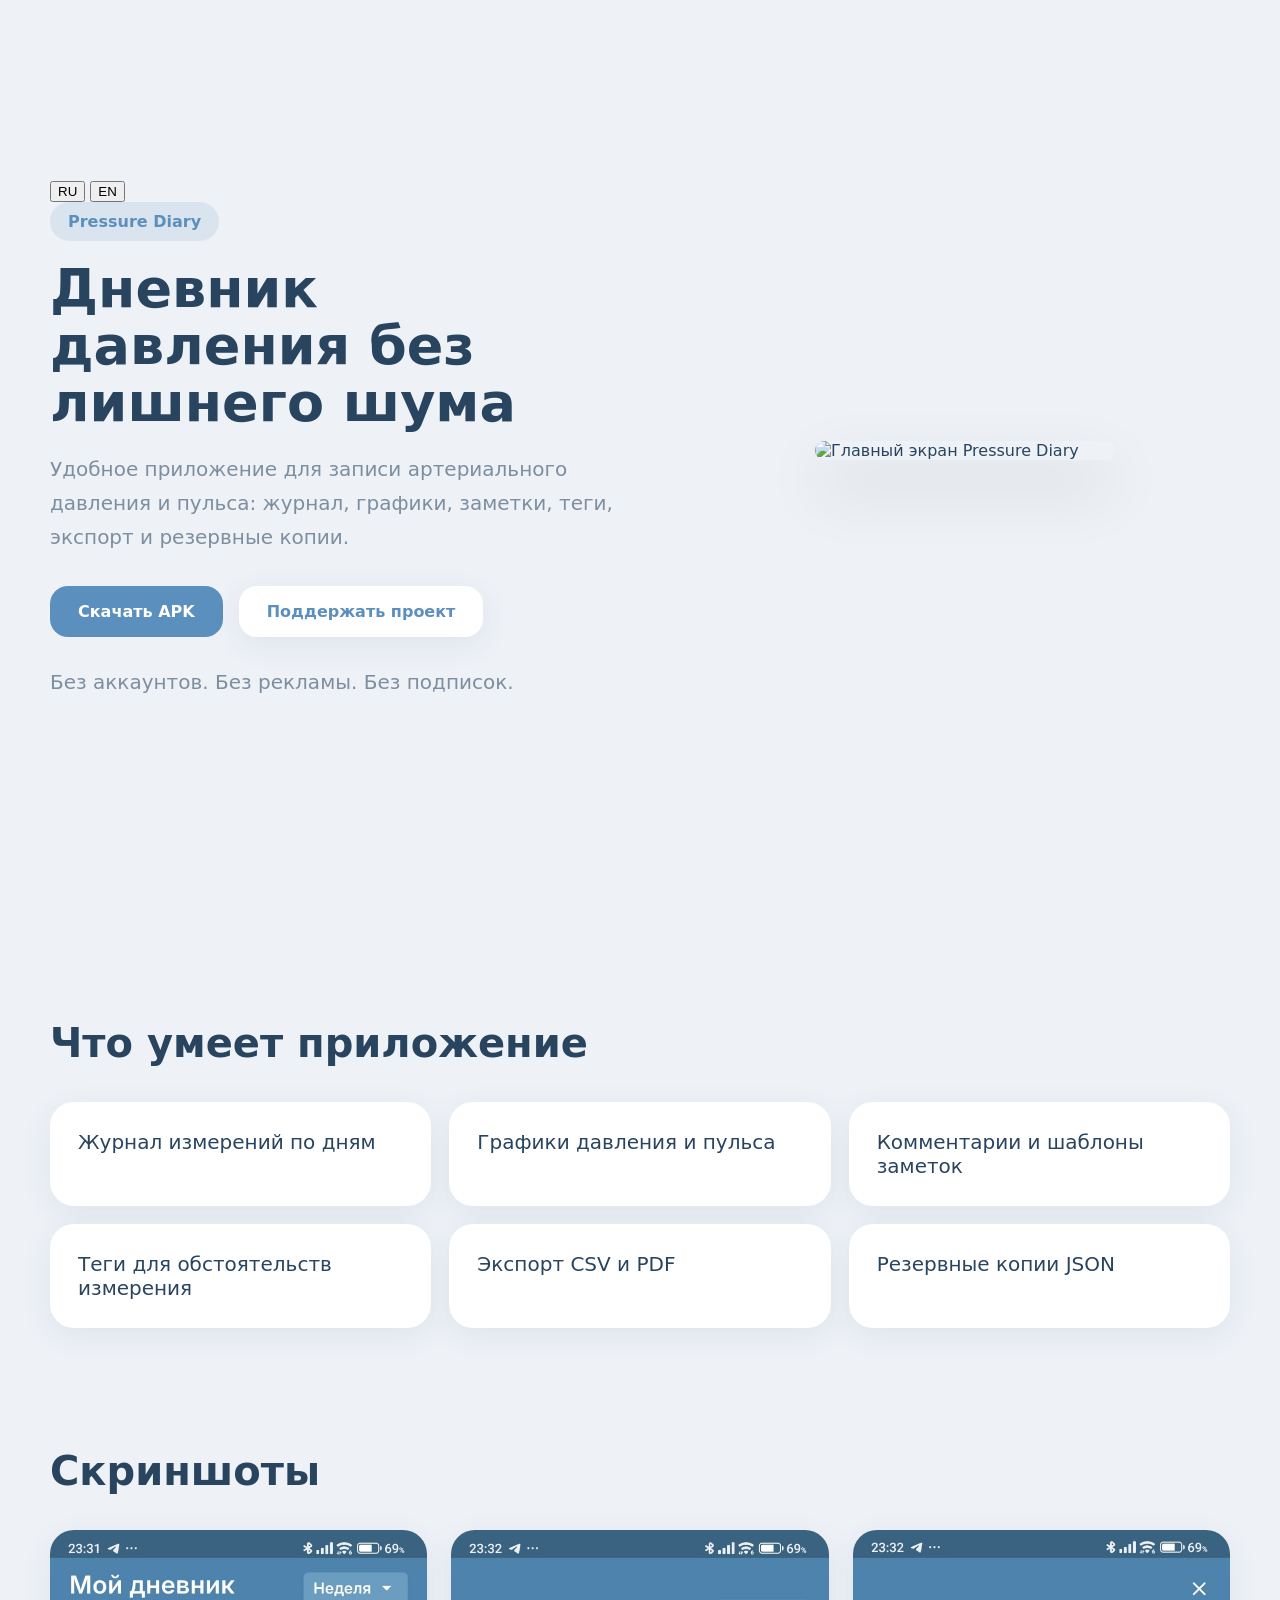
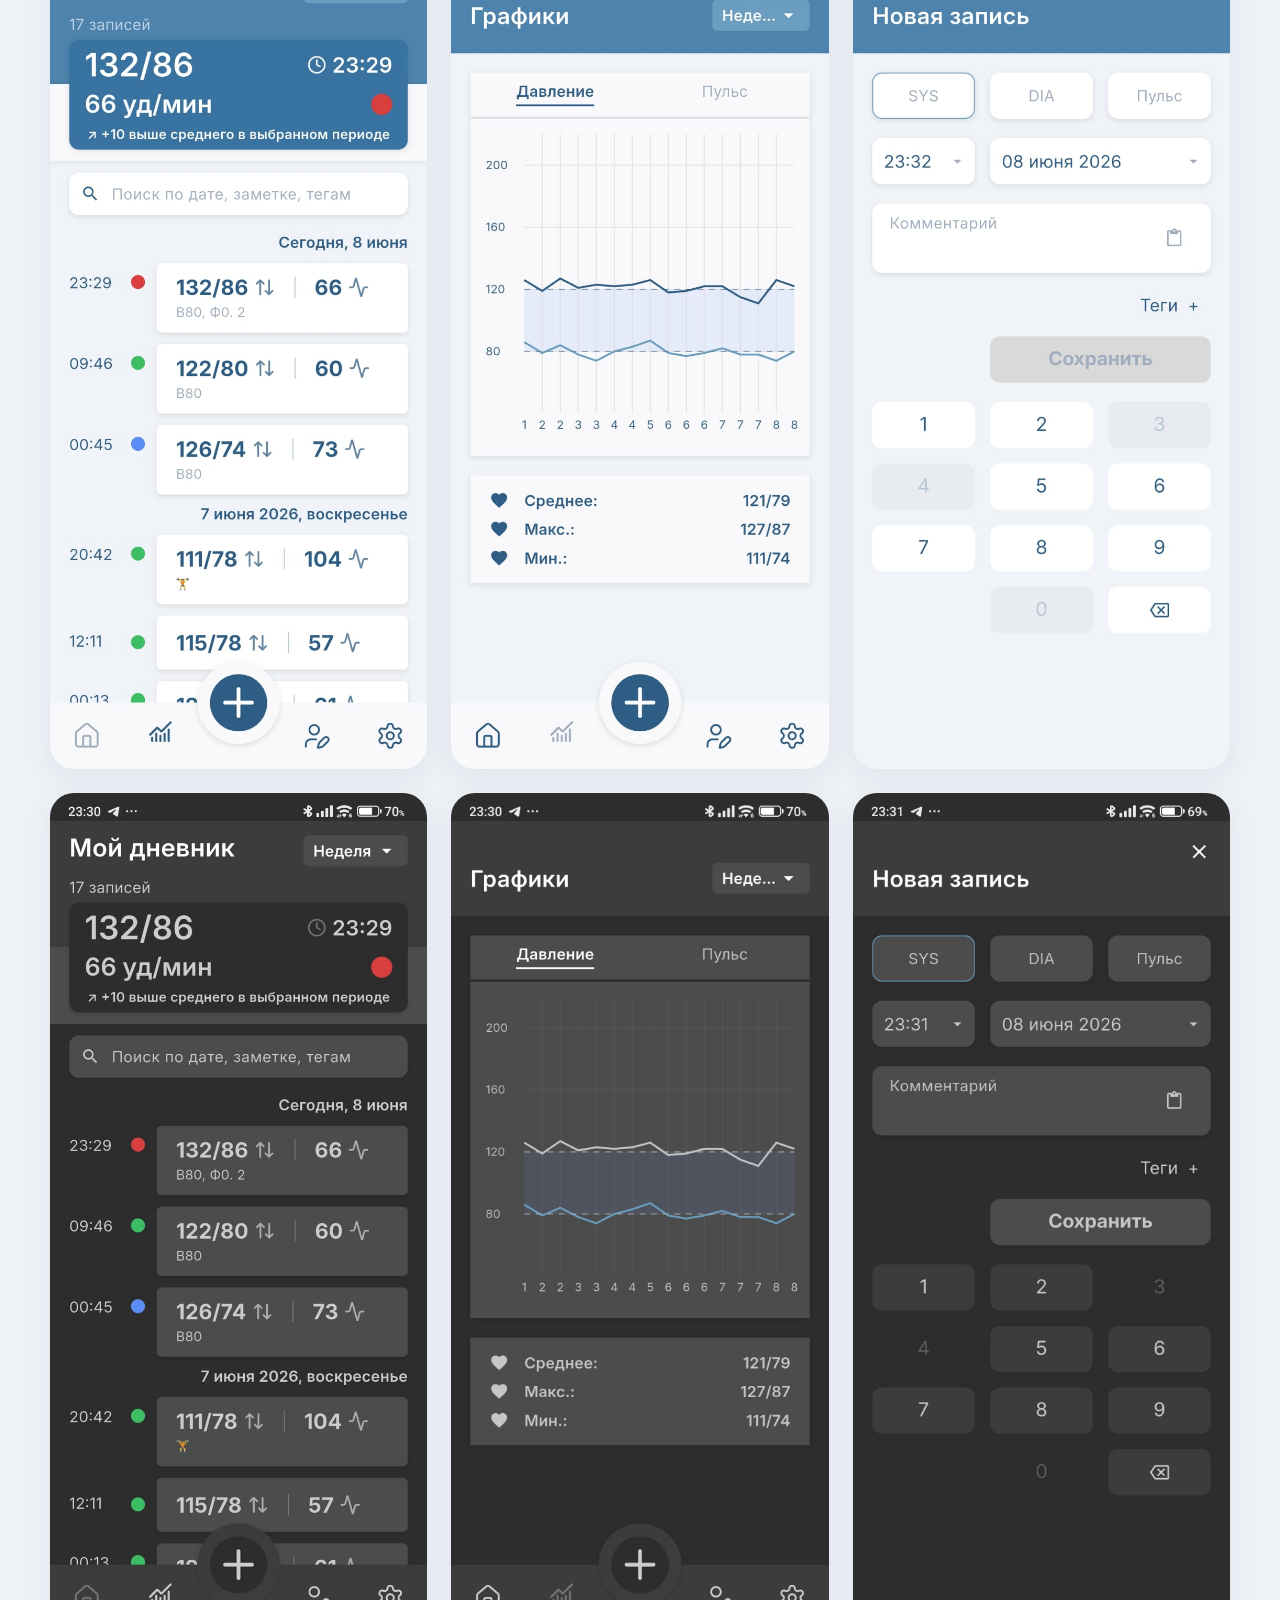
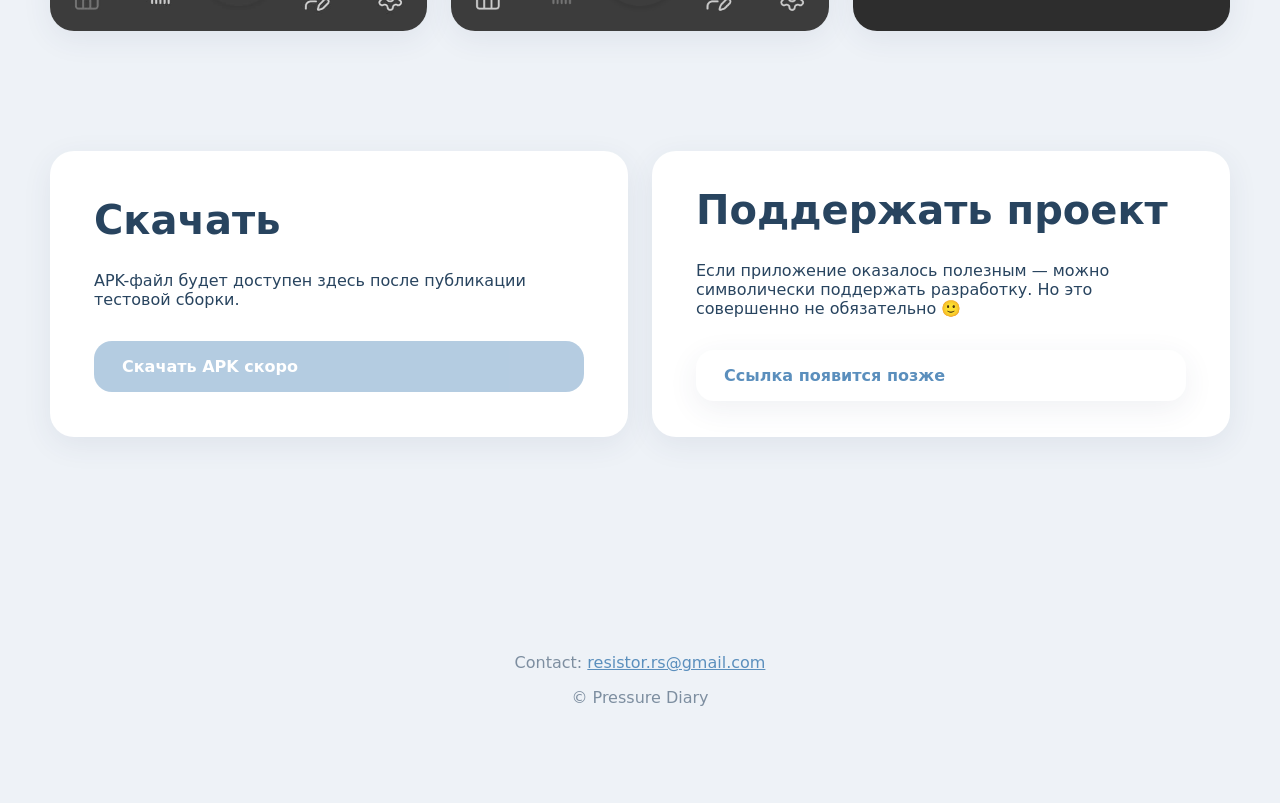
==== index.html @ fecad122 "Update index.html" ====
<!doctype html>
<html lang="ru">
<head>
  <meta charset="utf-8" />
  <meta name="viewport" content="width=device-width, initial-scale=1" />
  <title>Pressure Diary — дневник давления</title>
  <meta name="description" content="Простой дневник артериального давления и пульса без аккаунтов, рекламы и подписок." />
  <link rel="stylesheet" href="style.css" />
</head>
<script>

const i18n = {

ru: {
title:'Дневник давления без лишнего шума',

desc:'Удобное приложение для записи артериального давления и пульса: журнал, графики, заметки, теги, экспорт и резервные копии.',

download:'Скачать APK',

support:'Поддержать проект',

note:'Без аккаунтов. Без рекламы. Без подписок.',

features:'Что умеет приложение',

cards:[
'Журнал измерений по дням',
'Графики давления и пульса',
'Комментарии и шаблоны заметок',
'Теги для обстоятельств измерения',
'Экспорт CSV и PDF',
'Резервные копии JSON'
],

shots:'Скриншоты',

downloadTitle:'Скачать',

downloadText:
'APK-файл будет доступен здесь после публикации тестовой сборки.',

downloadBtn:
'Скачать APK скоро',

supportTitle:
'Поддержать проект',

supportText:
'Если приложение оказалось полезным — можно символически поддержать разработку. Но это совершенно не обязательно 🙂',

supportBtn:
'Ссылка появится позже'
},

en: {

title:
'Blood pressure tracking without noise',

desc:
'Simple blood pressure and pulse tracking with charts, notes, tags, export and backup.',

download:
'Download APK',

support:
'Support project',

note:
'No accounts. No ads. No subscriptions.',

features:
'Features',

cards:[
'Measurement journal',
'Pressure and pulse charts',
'Notes and templates',
'Measurement tags',
'CSV and PDF export',
'JSON backup'
],

shots:
'Screenshots',

downloadTitle:
'Download',

downloadText:
'APK will appear here after the first public release.',

downloadBtn:
'APK coming soon',

supportTitle:
'Support',

supportText:
'If Pressure Diary was useful — you can support development. Completely optional 🙂',

supportBtn:
'Support page'
}

};

function screenshot(lang,file){
return `./assets/screenshots/${lang}/${file}`;
}

function setLang(lang){

localStorage.setItem('lang',lang);

document.documentElement.lang=lang;

document.querySelector('.hero h1').textContent=i18n[lang].title;

document.querySelector('.hero p').textContent=i18n[lang].desc;

document.querySelector('.actions a:nth-child(1)').textContent=i18n[lang].download;

document.querySelector('.actions a:nth-child(2)').textContent=i18n[lang].support;

document.querySelector('.note').textContent=i18n[lang].note;

document.querySelector('.features h2').textContent=i18n[lang].features;

document.querySelectorAll('.card')
.forEach((e,i)=>e.textContent=i18n[lang].cards[i]);

document.querySelector('.screenshots h2')
.textContent=i18n[lang].shots;

document.querySelector('#download h2')
.textContent=i18n[lang].downloadTitle;

document.querySelector('#download p')
.textContent=i18n[lang].downloadText;

document.querySelector('#download a')
.textContent=i18n[lang].downloadBtn;

document.querySelector('#support h2')
.textContent=i18n[lang].supportTitle;

document.querySelector('#support p')
.textContent=i18n[lang].supportText;

document.querySelector('#support a')
.textContent=i18n[lang].supportBtn;

const imgs=[
'home-light.png',
'charts-light.png',
'new-record-light.png',
'home-dark.png',
'charts-dark.png',
'new-record-dark.png'
];

document.querySelector('.phone-stack img')
.src=screenshot(lang,'home-light.png');

document
.querySelectorAll('.shots img')
.forEach((e,i)=>
e.src=screenshot(lang,imgs[i]));

document
.querySelectorAll('.lang-btn')
.forEach(e =>
e.classList.remove('active'));

document
.getElementById(lang + 'Btn')
.classList.add('active');
  
}

setLang(
localStorage.getItem('lang') ?? 'ru'
);

</script>  
<body>
  <main class="page" id="page">
    <section class="hero">
      <div class="hero-text">
        <div class="lang-switch">
          <button onclick="setLang('ru')" id="ruBtn" class="lang-btn">
            RU
          </button>

          <button onclick="setLang('en')" id="enBtn" class="lang-btn">
            EN
          </button>
        </div>
        <div class="badge">Pressure Diary</div>
        <h1>Дневник давления без лишнего шума</h1>
        <p>
          Удобное приложение для записи артериального давления и пульса:
          журнал, графики, заметки, теги, экспорт и резервные копии.
        </p>

        <div class="actions">
          <a class="button primary" href="#download">Скачать APK</a>
          <a class="button secondary" href="#support">Поддержать проект</a>
        </div>

        <p class="note">Без аккаунтов. Без рекламы. Без подписок.</p>
      </div>

      <div class="phone-stack">
        <img
           src="https://raw.githubusercontent.com/ResistorD/pressure-diary-site/refs/heads/main/assets/screenshots/ru/home-light.png"
           alt="Главный экран Pressure Diary"
        />
      </div>
    </section>

    <section class="features">
      <h2>Что умеет приложение</h2>
      <div class="grid">
        <div class="card">Журнал измерений по дням</div>
        <div class="card">Графики давления и пульса</div>
        <div class="card">Комментарии и шаблоны заметок</div>
        <div class="card">Теги для обстоятельств измерения</div>
        <div class="card">Экспорт CSV и PDF</div>
        <div class="card">Резервные копии JSON</div>
      </div>
    </section>

    <section class="screenshots">
      <h2>Скриншоты</h2>
      <div class="shots">
        <img src="./assets/screenshots/ru/home-light.png" alt="Главный экран, светлая тема" />
        <img src="./assets/screenshots/ru/charts-light.png" alt="Графики, светлая тема" />
        <img src="./assets/screenshots/ru/new-record-light.png" alt="Новая запись, светлая тема" />
        <img src="./assets/screenshots/ru/home-dark.png" alt="Главный экран, тёмная тема" />
        <img src="./assets/screenshots/ru/charts-dark.png" alt="Графики, тёмная тема" />
        <img src="./assets/screenshots/ru/new-record-dark.png" alt="Новая запись, тёмная тема" />
      </div>
    </section>

    <div class="panel-row">
    <section id="download" class="panel">
      <h2>Скачать</h2>
      <p>
        APK-файл будет доступен здесь после публикации тестовой сборки.
      </p>
      <a class="button primary disabled" href="#" aria-disabled="true">Скачать APK скоро</a>
    </section>

    <section id="support" class="panel">
      <h2>Поддержать проект</h2>
      <p>
        Если приложение оказалось полезным — можно символически поддержать разработку.
        Но это совершенно не обязательно 🙂
      </p>
      <a class="button secondary" href="#" aria-disabled="true">Ссылка появится позже</a>
    </section>
    </div>  

    <footer>
      <p>Contact: <a href="mailto:resistor.rs@gmail.com">resistor.rs@gmail.com</a></p>
      <p>© Pressure Diary</p>
    </footer>
  </main>
</body>
</html>
---- style.css ----
:root {
  --bg: #eef2f7;
  --surface: #ffffff;
  --primary: #5b8fbd;
  --text: #28445f;
  --muted: #7d8ea0;
  --shadow: 0 8px 30px rgba(50, 70, 100, .08);
  --radius: 24px;
}

* {
  box-sizing: border-box;
}

html {
  scroll-behavior: smooth;
}

body {
  margin: 0;
  background: var(--bg);
  color: var(--text);
  font-family:
    Inter,
    system-ui,
    -apple-system,
    Segoe UI,
    sans-serif;
}

.page {
  width: min(1180px, calc(100% - 48px));
  margin: auto;
}

.hero {
  min-height: 100vh;
  display: grid;
  grid-template-columns: 1.05fr .95fr;
  gap: 64px;
  align-items: center;
}

.hero h1 {
  margin: 20px 0;
  font-size: clamp(36px, 4.6vw, 54px);
  line-height: 1.05;
}

.hero p {
  color: var(--muted);
  font-size: 20px;
  line-height: 1.7;
}

.badge {
  display: inline-block;
  padding: 10px 18px;
  border-radius: 999px;
  background: rgba(91, 143, 189, .14);
  color: var(--primary);
  font-weight: 700;
}

.actions {
  margin-top: 32px;
  display: flex;
  gap: 16px;
  flex-wrap: wrap;
}

.button {
  text-decoration: none;
  padding: 16px 28px;
  border-radius: 18px;
  font-weight: 700;
  transition: .2s;
}

.button:hover {
  transform: translateY(-2px);
}

.primary {
  background: var(--primary);
  color: white;
}

.secondary {
  background: white;
  color: var(--primary);
  box-shadow: var(--shadow);
}

.disabled {
  opacity: .45;
  pointer-events: none;
}

.note {
  margin-top: 28px;
  font-size: 14px;
}

.phone-stack img {
  width: 100%;
  max-width: 300px;
  display: block;
  margin: auto;
  border-radius: 24px;
  box-shadow: 0 28px 64px rgba(0, 0, 0, .14);
}

.features,
.screenshots {
  margin: 120px 0;
}

.panel-row {
  margin: 120px 0;
  display: grid;
  grid-template-columns: repeat(2, 1fr);
  gap: 24px;
}

.panel-row .panel {
  margin: 0;
}

h2 {
  font-size: 40px;
  margin-bottom: 36px;
}

.grid {
  display: grid;
  grid-template-columns: repeat(3, 1fr);
  gap: 18px;
}

.card {
  background: var(--surface);
  padding: 28px;
  border-radius: var(--radius);
  box-shadow: var(--shadow);
  font-size: 20px;
}

.shots {
  display: grid;
  grid-template-columns: repeat(3, 1fr);
  gap: 24px;
}

.shots img {
  width: 100%;
  border-radius: 24px;
  box-shadow: var(--shadow);
}

.panel {
  background: white;
  padding: 36px 44px;
  border-radius: var(--radius);
  box-shadow: var(--shadow);
display: flex;

  flex-direction: column;

  justify-content: center;

  min-height: 280px;
}

.panel h2 {
  margin-top: 0;

  margin-bottom: 28px;
}

.panel p {
  margin: 0 0 32px;
}

footer {
  padding: 80px 0;
  color: var(--muted);
  text-align: center;
}

footer a {
  color: var(--primary);
}

@media (max-width: 900px) {
  .page {
    width: calc(100% - 28px);
  }

  .hero {
    min-height: auto;
    padding-top: 56px;
    grid-template-columns: 1fr;
    gap: 40px;
  }

  .hero h1 {
    font-size: 42px;
  }

  h2 {
    font-size: 32px;
  }

  .hero p,
  .card {
    font-size: 18px;
  }

  .grid,
  .shots,
  .panel-row {
    grid-template-columns: 1fr;
  }

  .panel-row {
    margin: 80px 0;
  }

  .features,
  .screenshots {
    margin: 80px 0;
  }

  .panel {
    padding: 32px;
  }

  .lang-switch {

  margin-bottom: 18px;

  display: inline-flex;

  gap: 10px;
}

.lang-btn {

  border: none;

  padding: 10px 18px;

  border-radius: 18px;

  font-weight: 700;

  cursor: pointer;

  transition: .2s;

  background: white;

  color: var(--primary);

  box-shadow: var(--shadow);
}

.lang-btn.active {

  background: var(--primary);

  color: white;
}
}
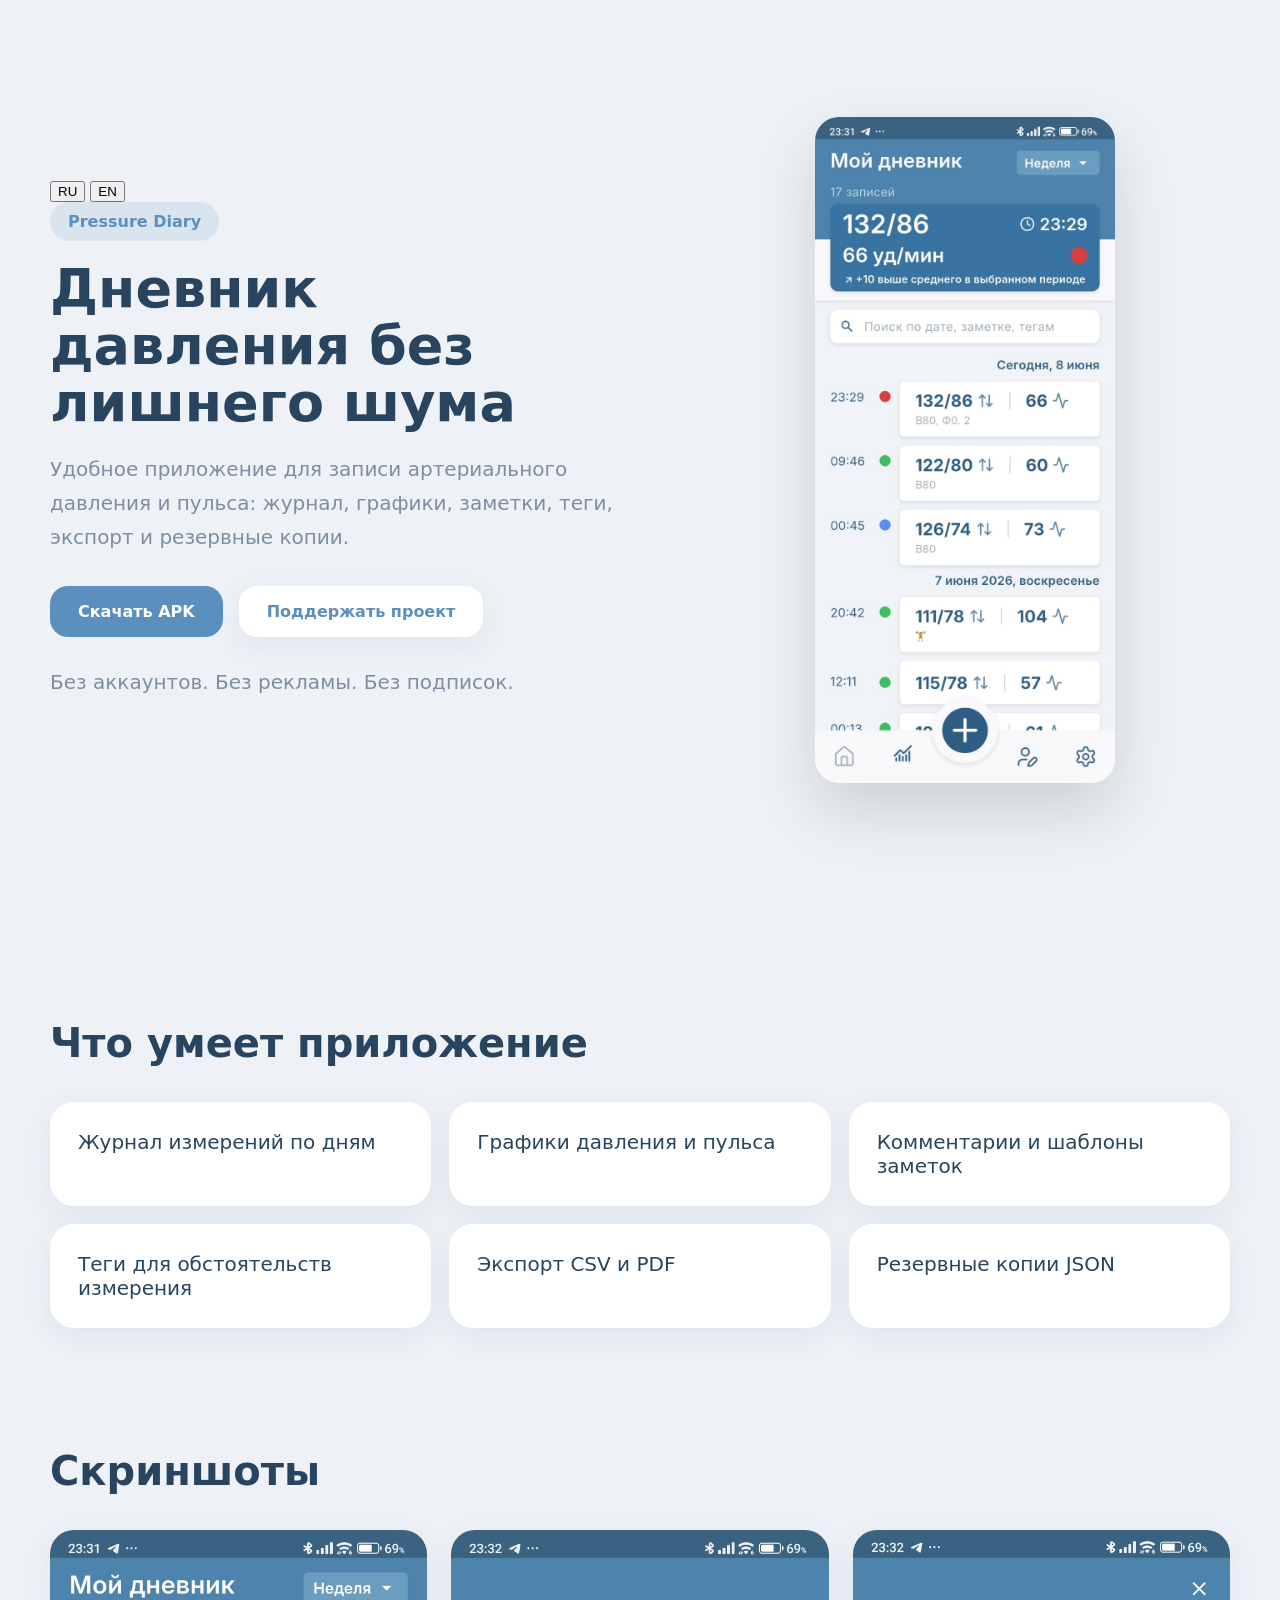
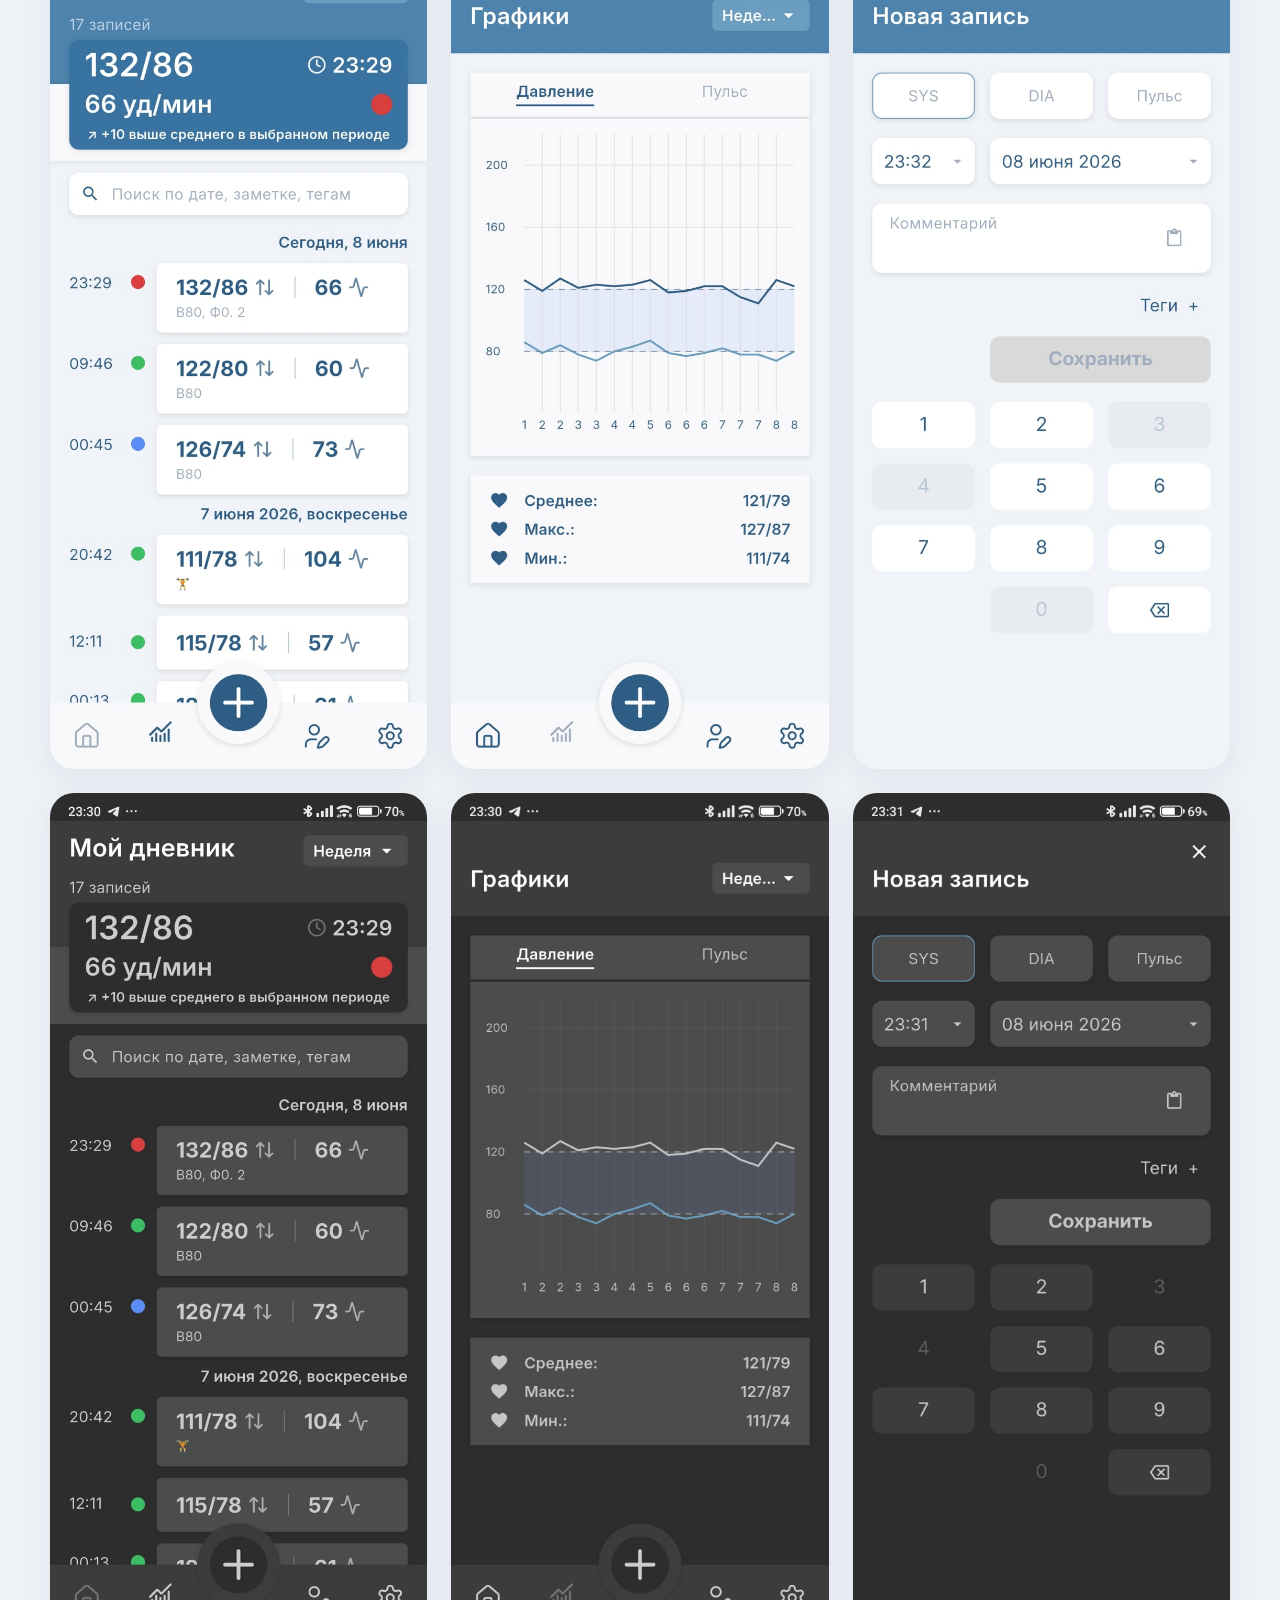
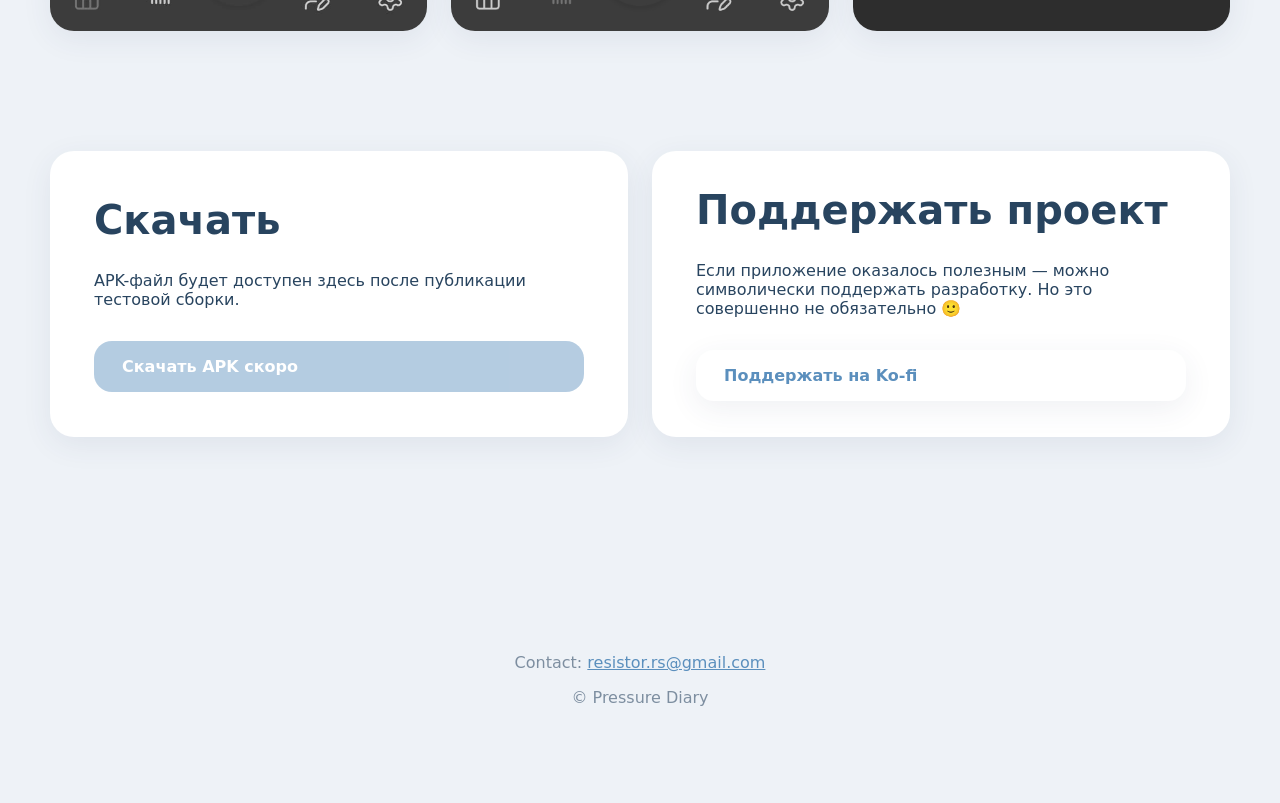
==== commit 1c7b3ef6: "Update index.html" ====
--- a/index.html
+++ b/index.html
@@ -7,197 +7,15 @@
   <meta name="description" content="Простой дневник артериального давления и пульса без аккаунтов, рекламы и подписок." />
   <link rel="stylesheet" href="style.css" />
 </head>
-<script>
-
-const i18n = {
-
-ru: {
-title:'Дневник давления без лишнего шума',
-
-desc:'Удобное приложение для записи артериального давления и пульса: журнал, графики, заметки, теги, экспорт и резервные копии.',
-
-download:'Скачать APK',
-
-support:'Поддержать проект',
-
-note:'Без аккаунтов. Без рекламы. Без подписок.',
-
-features:'Что умеет приложение',
-
-cards:[
-'Журнал измерений по дням',
-'Графики давления и пульса',
-'Комментарии и шаблоны заметок',
-'Теги для обстоятельств измерения',
-'Экспорт CSV и PDF',
-'Резервные копии JSON'
-],
-
-shots:'Скриншоты',
-
-downloadTitle:'Скачать',
-
-downloadText:
-'APK-файл будет доступен здесь после публикации тестовой сборки.',
-
-downloadBtn:
-'Скачать APK скоро',
-
-supportTitle:
-'Поддержать проект',
-
-supportText:
-'Если приложение оказалось полезным — можно символически поддержать разработку. Но это совершенно не обязательно 🙂',
-
-supportBtn:
-'Ссылка появится позже'
-},
-
-en: {
-
-title:
-'Blood pressure tracking without noise',
-
-desc:
-'Simple blood pressure and pulse tracking with charts, notes, tags, export and backup.',
-
-download:
-'Download APK',
-
-support:
-'Support project',
-
-note:
-'No accounts. No ads. No subscriptions.',
-
-features:
-'Features',
-
-cards:[
-'Measurement journal',
-'Pressure and pulse charts',
-'Notes and templates',
-'Measurement tags',
-'CSV and PDF export',
-'JSON backup'
-],
-
-shots:
-'Screenshots',
-
-downloadTitle:
-'Download',
-
-downloadText:
-'APK will appear here after the first public release.',
-
-downloadBtn:
-'APK coming soon',
-
-supportTitle:
-'Support',
-
-supportText:
-'If Pressure Diary was useful — you can support development. Completely optional 🙂',
-
-supportBtn:
-'Support page'
-}
-
-};
-
-function screenshot(lang,file){
-return `./assets/screenshots/${lang}/${file}`;
-}
-
-function setLang(lang){
-
-localStorage.setItem('lang',lang);
-
-document.documentElement.lang=lang;
-
-document.querySelector('.hero h1').textContent=i18n[lang].title;
-
-document.querySelector('.hero p').textContent=i18n[lang].desc;
-
-document.querySelector('.actions a:nth-child(1)').textContent=i18n[lang].download;
-
-document.querySelector('.actions a:nth-child(2)').textContent=i18n[lang].support;
-
-document.querySelector('.note').textContent=i18n[lang].note;
-
-document.querySelector('.features h2').textContent=i18n[lang].features;
-
-document.querySelectorAll('.card')
-.forEach((e,i)=>e.textContent=i18n[lang].cards[i]);
-
-document.querySelector('.screenshots h2')
-.textContent=i18n[lang].shots;
-
-document.querySelector('#download h2')
-.textContent=i18n[lang].downloadTitle;
-
-document.querySelector('#download p')
-.textContent=i18n[lang].downloadText;
-
-document.querySelector('#download a')
-.textContent=i18n[lang].downloadBtn;
-
-document.querySelector('#support h2')
-.textContent=i18n[lang].supportTitle;
-
-document.querySelector('#support p')
-.textContent=i18n[lang].supportText;
-
-document.querySelector('#support a')
-.textContent=i18n[lang].supportBtn;
-
-const imgs=[
-'home-light.png',
-'charts-light.png',
-'new-record-light.png',
-'home-dark.png',
-'charts-dark.png',
-'new-record-dark.png'
-];
-
-document.querySelector('.phone-stack img')
-.src=screenshot(lang,'home-light.png');
-
-document
-.querySelectorAll('.shots img')
-.forEach((e,i)=>
-e.src=screenshot(lang,imgs[i]));
-
-document
-.querySelectorAll('.lang-btn')
-.forEach(e =>
-e.classList.remove('active'));
-
-document
-.getElementById(lang + 'Btn')
-.classList.add('active');
-  
-}
-
-setLang(
-localStorage.getItem('lang') ?? 'ru'
-);
-
-</script>  
 <body>
   <main class="page" id="page">
     <section class="hero">
       <div class="hero-text">
-        <div class="lang-switch">
-          <button onclick="setLang('ru')" id="ruBtn" class="lang-btn">
-            RU
-          </button>
-
-          <button onclick="setLang('en')" id="enBtn" class="lang-btn">
-            EN
-          </button>
+        <div class="lang-switch" aria-label="Language switcher">
+          <button type="button" onclick="setLang('ru')" id="ruBtn" class="lang-btn">RU</button>
+          <button type="button" onclick="setLang('en')" id="enBtn" class="lang-btn">EN</button>
         </div>
+
         <div class="badge">Pressure Diary</div>
         <h1>Дневник давления без лишнего шума</h1>
         <p>
@@ -214,10 +32,7 @@
       </div>
 
       <div class="phone-stack">
-        <img
-           src="https://raw.githubusercontent.com/ResistorD/pressure-diary-site/refs/heads/main/assets/screenshots/ru/home-light.png"
-           alt="Главный экран Pressure Diary"
-        />
+        <img src="./assets/screenshots/ru/home-light.png" alt="Главный экран Pressure Diary" />
       </div>
     </section>
 
@@ -246,28 +61,166 @@
     </section>
 
     <div class="panel-row">
-    <section id="download" class="panel">
-      <h2>Скачать</h2>
-      <p>
-        APK-файл будет доступен здесь после публикации тестовой сборки.
-      </p>
-      <a class="button primary disabled" href="#" aria-disabled="true">Скачать APK скоро</a>
-    </section>
-
-    <section id="support" class="panel">
-      <h2>Поддержать проект</h2>
-      <p>
-        Если приложение оказалось полезным — можно символически поддержать разработку.
-        Но это совершенно не обязательно 🙂
-      </p>
-      <a class="button secondary" href="#" aria-disabled="true">Ссылка появится позже</a>
-    </section>
-    </div>  
+      <section id="download" class="panel">
+        <h2>Скачать</h2>
+        <p>
+          APK-файл будет доступен здесь после публикации тестовой сборки.
+        </p>
+        <a class="button primary disabled" href="#" aria-disabled="true">Скачать APK скоро</a>
+      </section>
+
+      <section id="support" class="panel">
+        <h2>Поддержать проект</h2>
+        <p>
+          Если приложение оказалось полезным — можно символически поддержать разработку.
+          Но это совершенно не обязательно 🙂
+        </p>
+        <a class="button secondary" href="https://ko-fi.com/pressurediary">Ссылка появится позже</a>
+      </section>
+    </div>
 
     <footer>
       <p>Contact: <a href="mailto:resistor.rs@gmail.com">resistor.rs@gmail.com</a></p>
       <p>© Pressure Diary</p>
     </footer>
   </main>
+
+  <script>
+    const i18n = {
+      ru: {
+        pageTitle: 'Pressure Diary — дневник давления',
+        metaDescription: 'Простой дневник артериального давления и пульса без аккаунтов, рекламы и подписок.',
+        heroAlt: 'Главный экран Pressure Diary',
+        title: 'Дневник давления без лишнего шума',
+        desc: 'Удобное приложение для записи артериального давления и пульса: журнал, графики, заметки, теги, экспорт и резервные копии.',
+        download: 'Скачать APK',
+        support: 'Поддержать проект',
+        note: 'Без аккаунтов. Без рекламы. Без подписок.',
+        features: 'Что умеет приложение',
+        cards: [
+          'Журнал измерений по дням',
+          'Графики давления и пульса',
+          'Комментарии и шаблоны заметок',
+          'Теги для обстоятельств измерения',
+          'Экспорт CSV и PDF',
+          'Резервные копии JSON'
+        ],
+        shots: 'Скриншоты',
+        shotAlts: [
+          'Главный экран, светлая тема',
+          'Графики, светлая тема',
+          'Новая запись, светлая тема',
+          'Главный экран, тёмная тема',
+          'Графики, тёмная тема',
+          'Новая запись, тёмная тема'
+        ],
+        downloadTitle: 'Скачать',
+        downloadText: 'APK-файл будет доступен здесь после публикации тестовой сборки.',
+        downloadBtn: 'Скачать APK скоро',
+        supportTitle: 'Поддержать проект',
+        supportText: 'Если приложение оказалось полезным — можно символически поддержать разработку. Но это совершенно не обязательно 🙂',
+        supportBtn: 'Поддержать на Ko-fi'
+      },
+      en: {
+        pageTitle: 'Pressure Diary — blood pressure tracker',
+        metaDescription: 'A simple blood pressure and pulse tracker with no accounts, ads, or subscriptions.',
+        heroAlt: 'Pressure Diary home screen',
+        title: 'Blood pressure tracking without noise',
+        desc: 'A simple app for tracking blood pressure and pulse: journal, charts, notes, tags, export and backup.',
+        download: 'Download APK',
+        support: 'Support project',
+        note: 'No accounts. No ads. No subscriptions.',
+        features: 'Features',
+        cards: [
+          'Measurement journal by day',
+          'Pressure and pulse charts',
+          'Notes and templates',
+          'Tags for measurement context',
+          'CSV and PDF export',
+          'JSON backups'
+        ],
+        shots: 'Screenshots',
+        shotAlts: [
+          'Home screen, light theme',
+          'Charts, light theme',
+          'New record, light theme',
+          'Home screen, dark theme',
+          'Charts, dark theme',
+          'New record, dark theme'
+        ],
+        downloadTitle: 'Download',
+        downloadText: 'The APK file will be available here after the first public test build.',
+        downloadBtn: 'APK coming soon',
+        supportTitle: 'Support project',
+        supportText: 'If Pressure Diary turned out useful, you can support development. Completely optional 🙂',
+        supportBtn: 'Support on Ko-fi'
+      }
+    };
+
+    const screenshotFiles = [
+      'home-light.png',
+      'charts-light.png',
+      'new-record-light.png',
+      'home-dark.png',
+      'charts-dark.png',
+      'new-record-dark.png'
+    ];
+
+    function screenshot(lang, file) {
+      return `./assets/screenshots/${lang}/${file}`;
+    }
+
+    function setLang(lang) {
+      const dict = i18n[lang] ?? i18n.ru;
+
+      localStorage.setItem('lang', lang);
+      document.documentElement.lang = lang;
+      document.title = dict.pageTitle;
+
+      const metaDescription = document.querySelector('meta[name="description"]');
+      if (metaDescription) {
+        metaDescription.setAttribute('content', dict.metaDescription);
+      }
+
+      document.querySelector('.hero h1').textContent = dict.title;
+      document.querySelector('.hero p').textContent = dict.desc;
+      document.querySelector('.actions a:nth-child(1)').textContent = dict.download;
+      document.querySelector('.actions a:nth-child(2)').textContent = dict.support;
+      document.querySelector('.note').textContent = dict.note;
+      document.querySelector('.features h2').textContent = dict.features;
+
+      document.querySelectorAll('.card').forEach((element, index) => {
+        element.textContent = dict.cards[index];
+      });
+
+      document.querySelector('.screenshots h2').textContent = dict.shots;
+      document.querySelector('#download h2').textContent = dict.downloadTitle;
+      document.querySelector('#download p').textContent = dict.downloadText;
+      document.querySelector('#download a').textContent = dict.downloadBtn;
+      document.querySelector('#support h2').textContent = dict.supportTitle;
+      document.querySelector('#support p').textContent = dict.supportText;
+      document.querySelector('#support a').textContent = dict.supportBtn;
+
+      const heroImage = document.querySelector('.phone-stack img');
+      heroImage.src = screenshot(lang, 'home-light.png');
+      heroImage.alt = dict.heroAlt;
+
+      document.querySelectorAll('.shots img').forEach((element, index) => {
+        element.src = screenshot(lang, screenshotFiles[index]);
+        element.alt = dict.shotAlts[index];
+      });
+
+      document.querySelectorAll('.lang-btn').forEach((element) => {
+        element.classList.remove('active');
+        element.setAttribute('aria-pressed', 'false');
+      });
+
+      const activeButton = document.getElementById(`${lang}Btn`);
+      activeButton.classList.add('active');
+      activeButton.setAttribute('aria-pressed', 'true');
+    }
+
+    setLang(localStorage.getItem('lang') ?? 'ru');
+  </script>
 </body>
 </html>
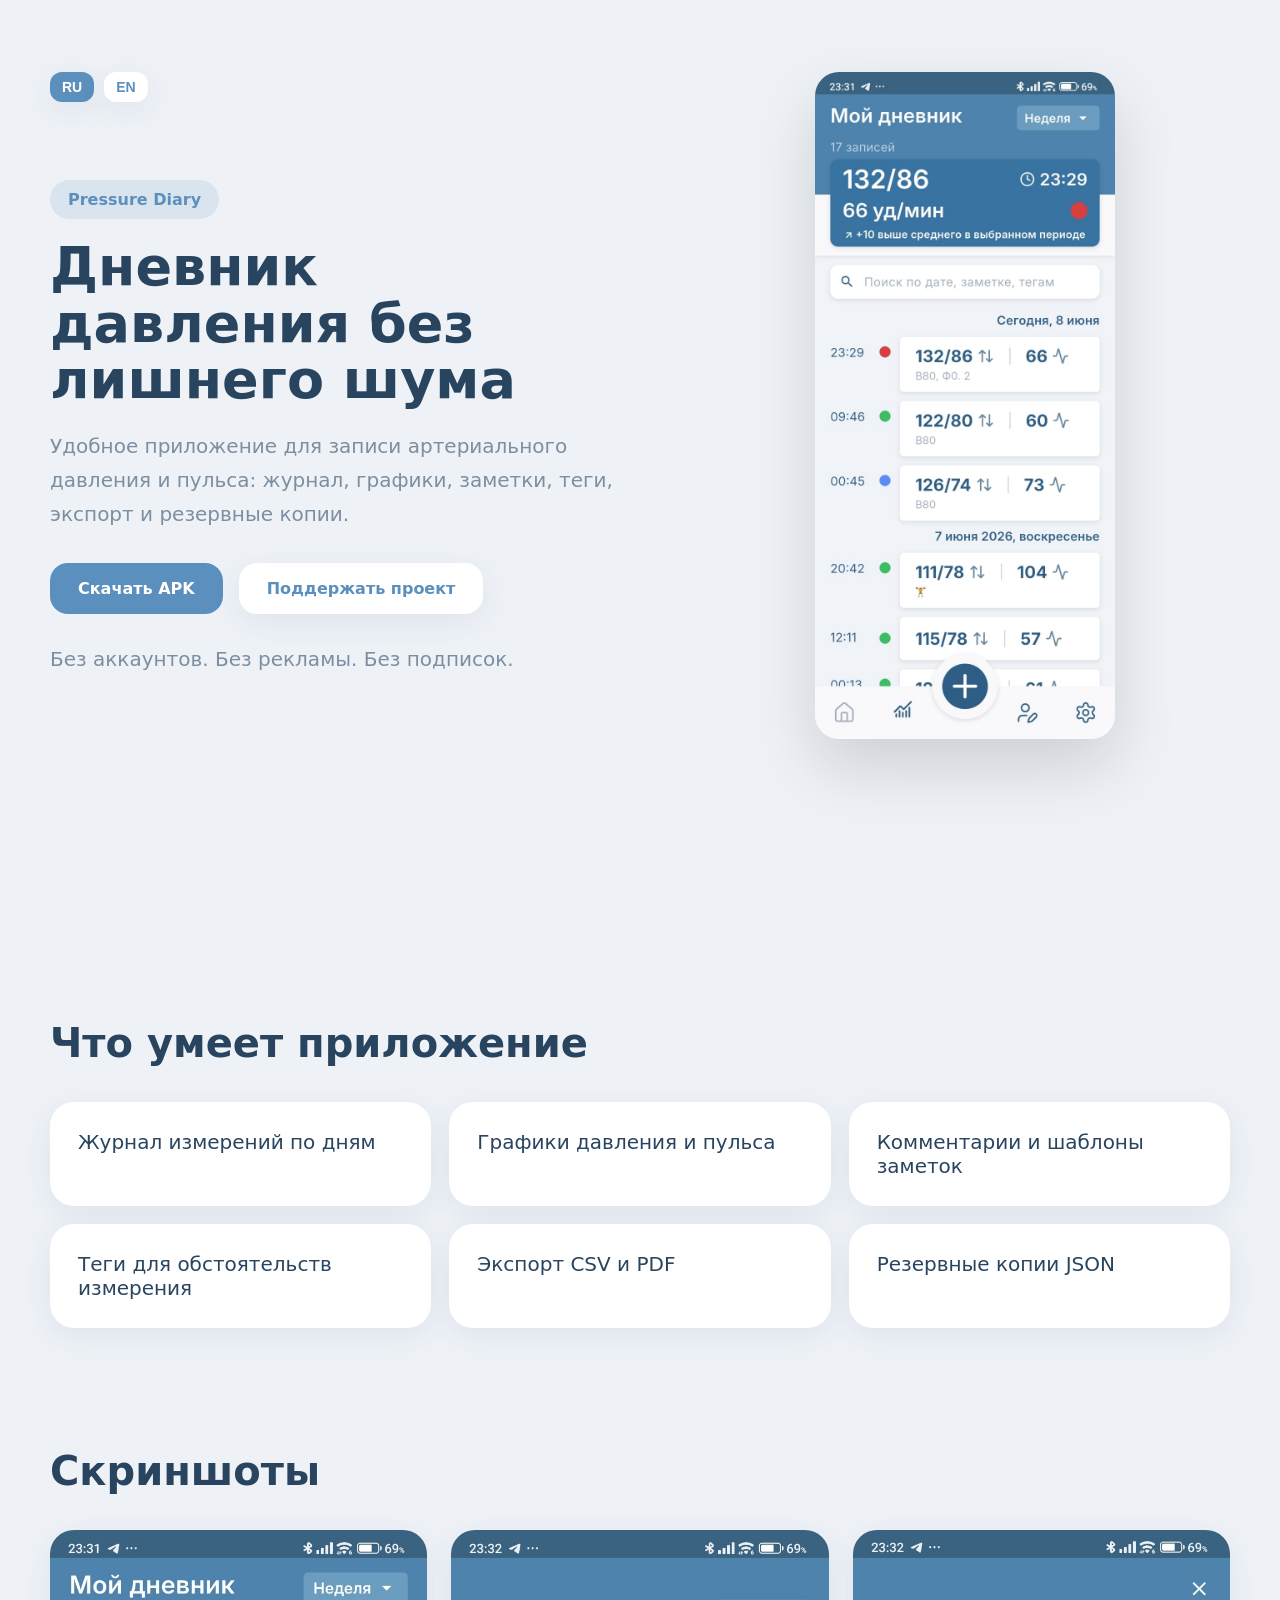
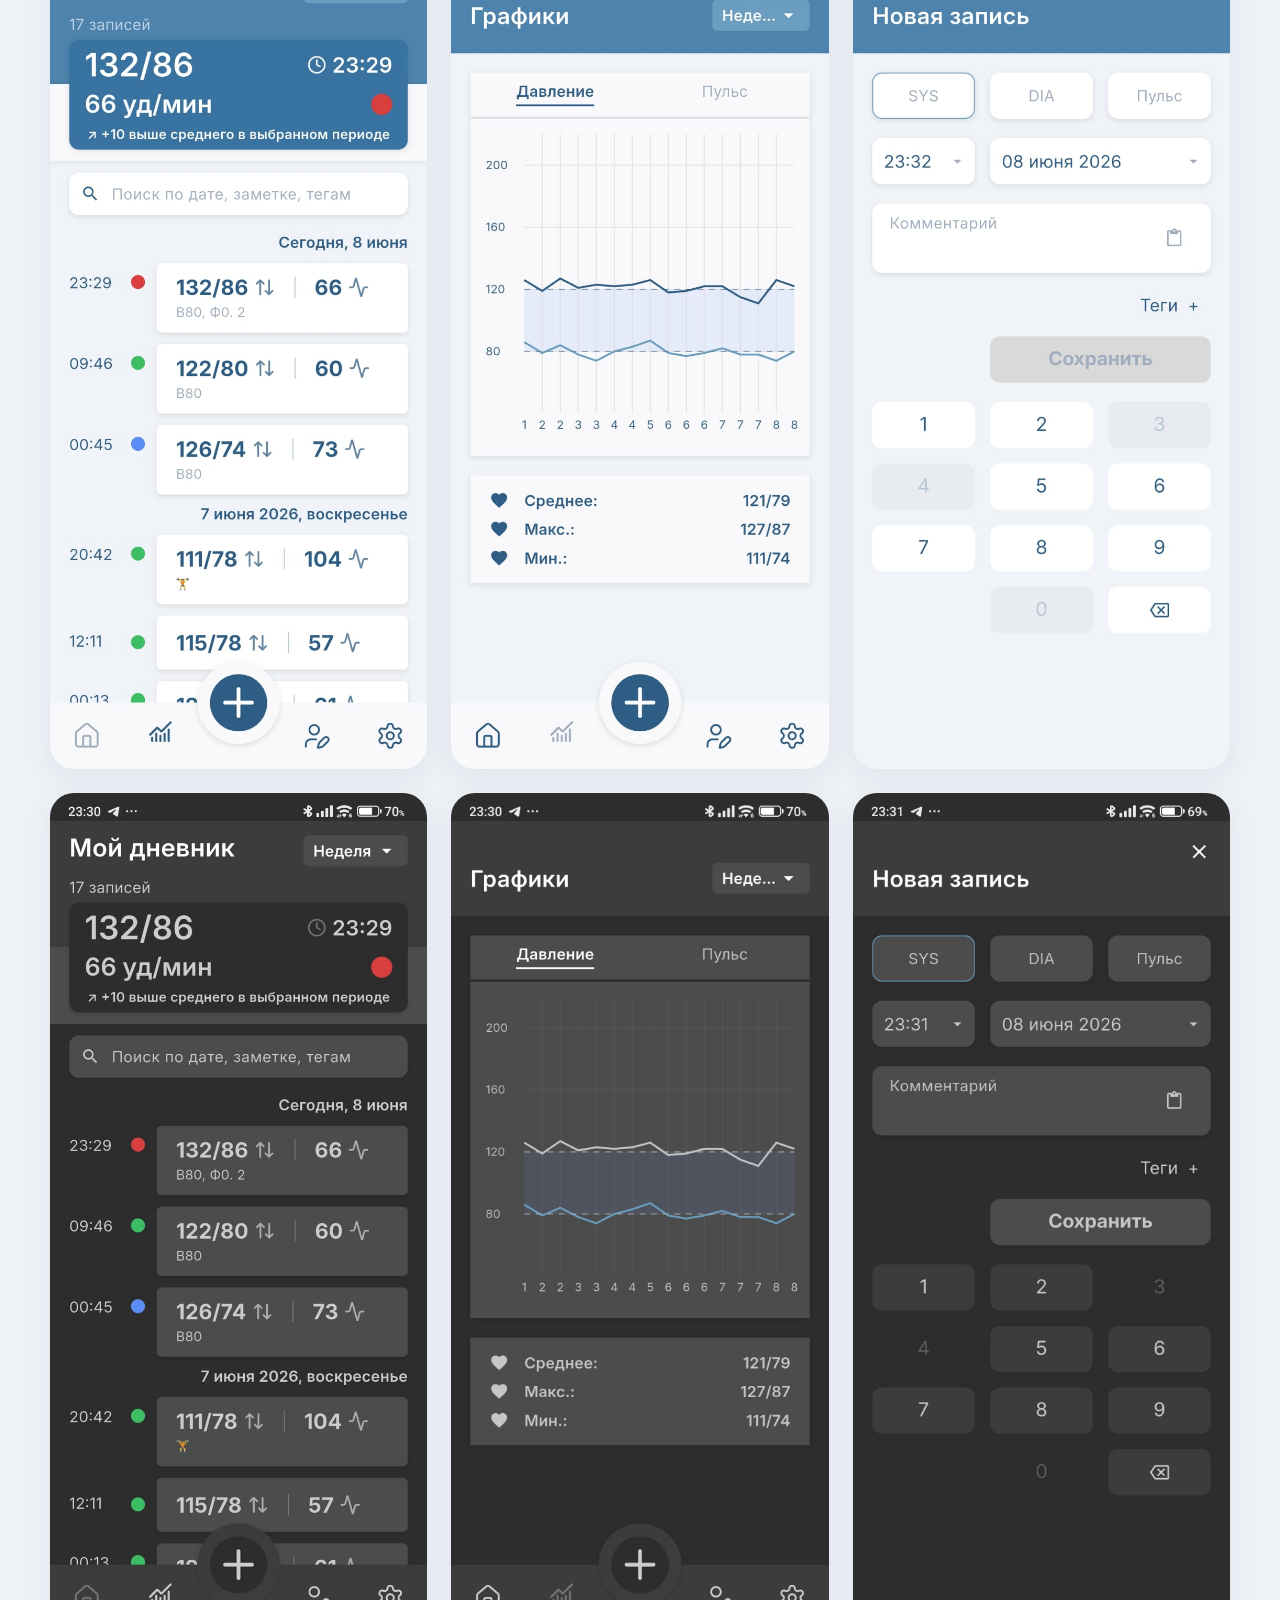
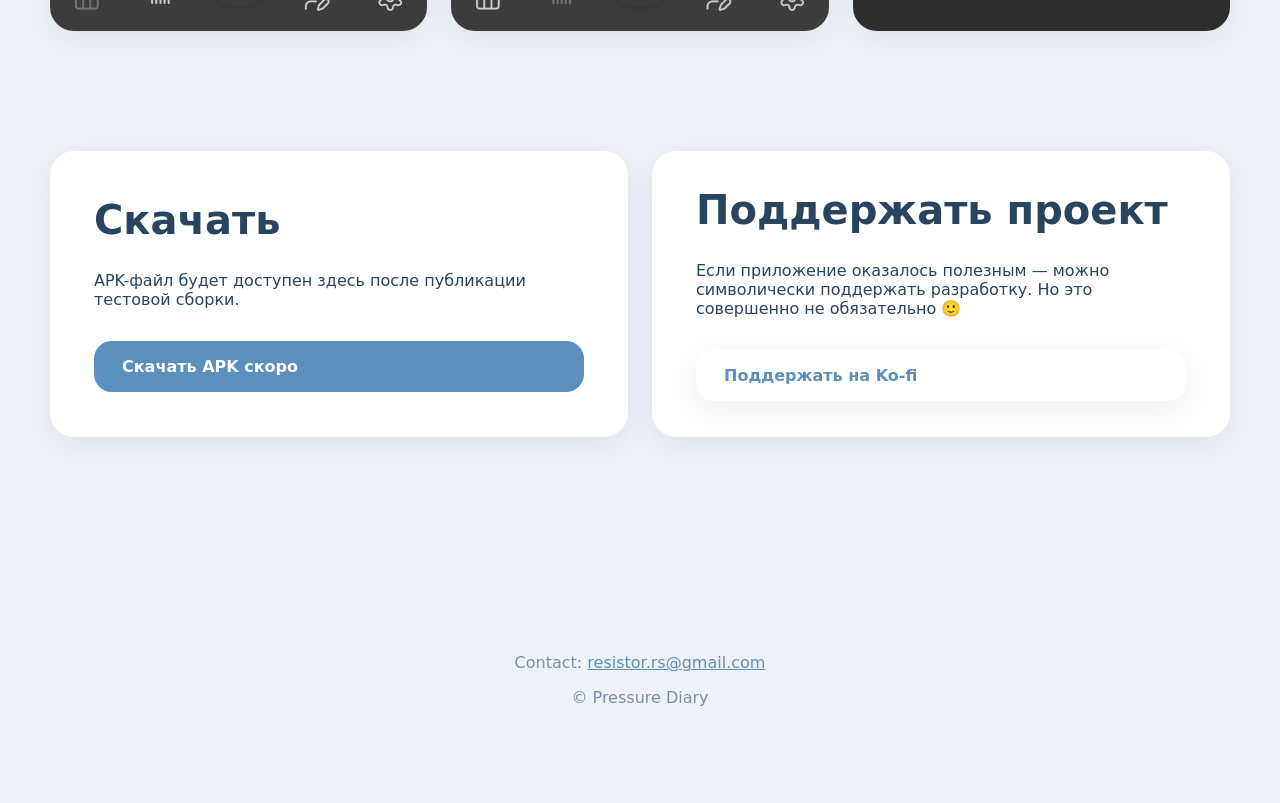
==== commit 7777a24c: "Update index.html" ====
--- a/index.html
+++ b/index.html
@@ -66,7 +66,8 @@
         <p>
           APK-файл будет доступен здесь после публикации тестовой сборки.
         </p>
-        <a class="button primary disabled" href="#" aria-disabled="true">Скачать APK скоро</a>
+        <a class="button primary"
+            href="https://github.com/ResistorD/pressure-diary-site/releases/download/v1.0.0/PressureDiary-v1.0.0-release.apk">Скачать APK</a>
       </section>
 
       <section id="support" class="panel">
--- a/style.css
+++ b/style.css
@@ -35,10 +35,47 @@
 
 .hero {
   min-height: 100vh;
+  padding-top: 72px;
   display: grid;
   grid-template-columns: 1.05fr .95fr;
   gap: 64px;
+  align-items: start;
+}
+
+.lang-switch {
+  display: flex;
+  gap: 10px;
   align-items: center;
+  margin-bottom: 72px;
+}
+
+.lang-btn {
+  height: 30px;
+  min-width: 42px;
+  padding: 0 12px;
+  display: flex;
+  align-items: center;
+  justify-content: center;
+  border: none;
+  border-radius: 12px;
+  font-weight: 700;
+  font-size: 14px;
+  line-height: 1;
+  cursor: pointer;
+  background: white;
+  color: var(--primary);
+  box-shadow: var(--shadow);
+  transition: .2s;
+}
+
+.lang-btn:hover {
+  transform: translateY(-2px);
+}
+
+.lang-btn.active {
+  background: var(--primary);
+  color: white;
+  transform: none;
 }
 
 .hero h1 {
@@ -51,6 +88,11 @@
   color: var(--muted);
   font-size: 20px;
   line-height: 1.7;
+}
+
+.hero-text {
+  align-self: start;
+  padding-top: 0;
 }
 
 .badge {
@@ -60,6 +102,8 @@
   background: rgba(91, 143, 189, .14);
   color: var(--primary);
   font-weight: 700;
+  margin-top: 6px;
+  margin-left: 0;
 }
 
 .actions {
@@ -163,18 +207,14 @@
   padding: 36px 44px;
   border-radius: var(--radius);
   box-shadow: var(--shadow);
-display: flex;
-
+  display: flex;
   flex-direction: column;
-
   justify-content: center;
-
   min-height: 280px;
 }
 
 .panel h2 {
   margin-top: 0;
-
   margin-bottom: 28px;
 }
 
@@ -235,41 +275,4 @@
   .panel {
     padding: 32px;
   }
-
-  .lang-switch {
-
-  margin-bottom: 18px;
-
-  display: inline-flex;
-
-  gap: 10px;
-}
-
-.lang-btn {
-
-  border: none;
-
-  padding: 10px 18px;
-
-  border-radius: 18px;
-
-  font-weight: 700;
-
-  cursor: pointer;
-
-  transition: .2s;
-
-  background: white;
-
-  color: var(--primary);
-
-  box-shadow: var(--shadow);
-}
-
-.lang-btn.active {
-
-  background: var(--primary);
-
-  color: white;
-}
-}
+}
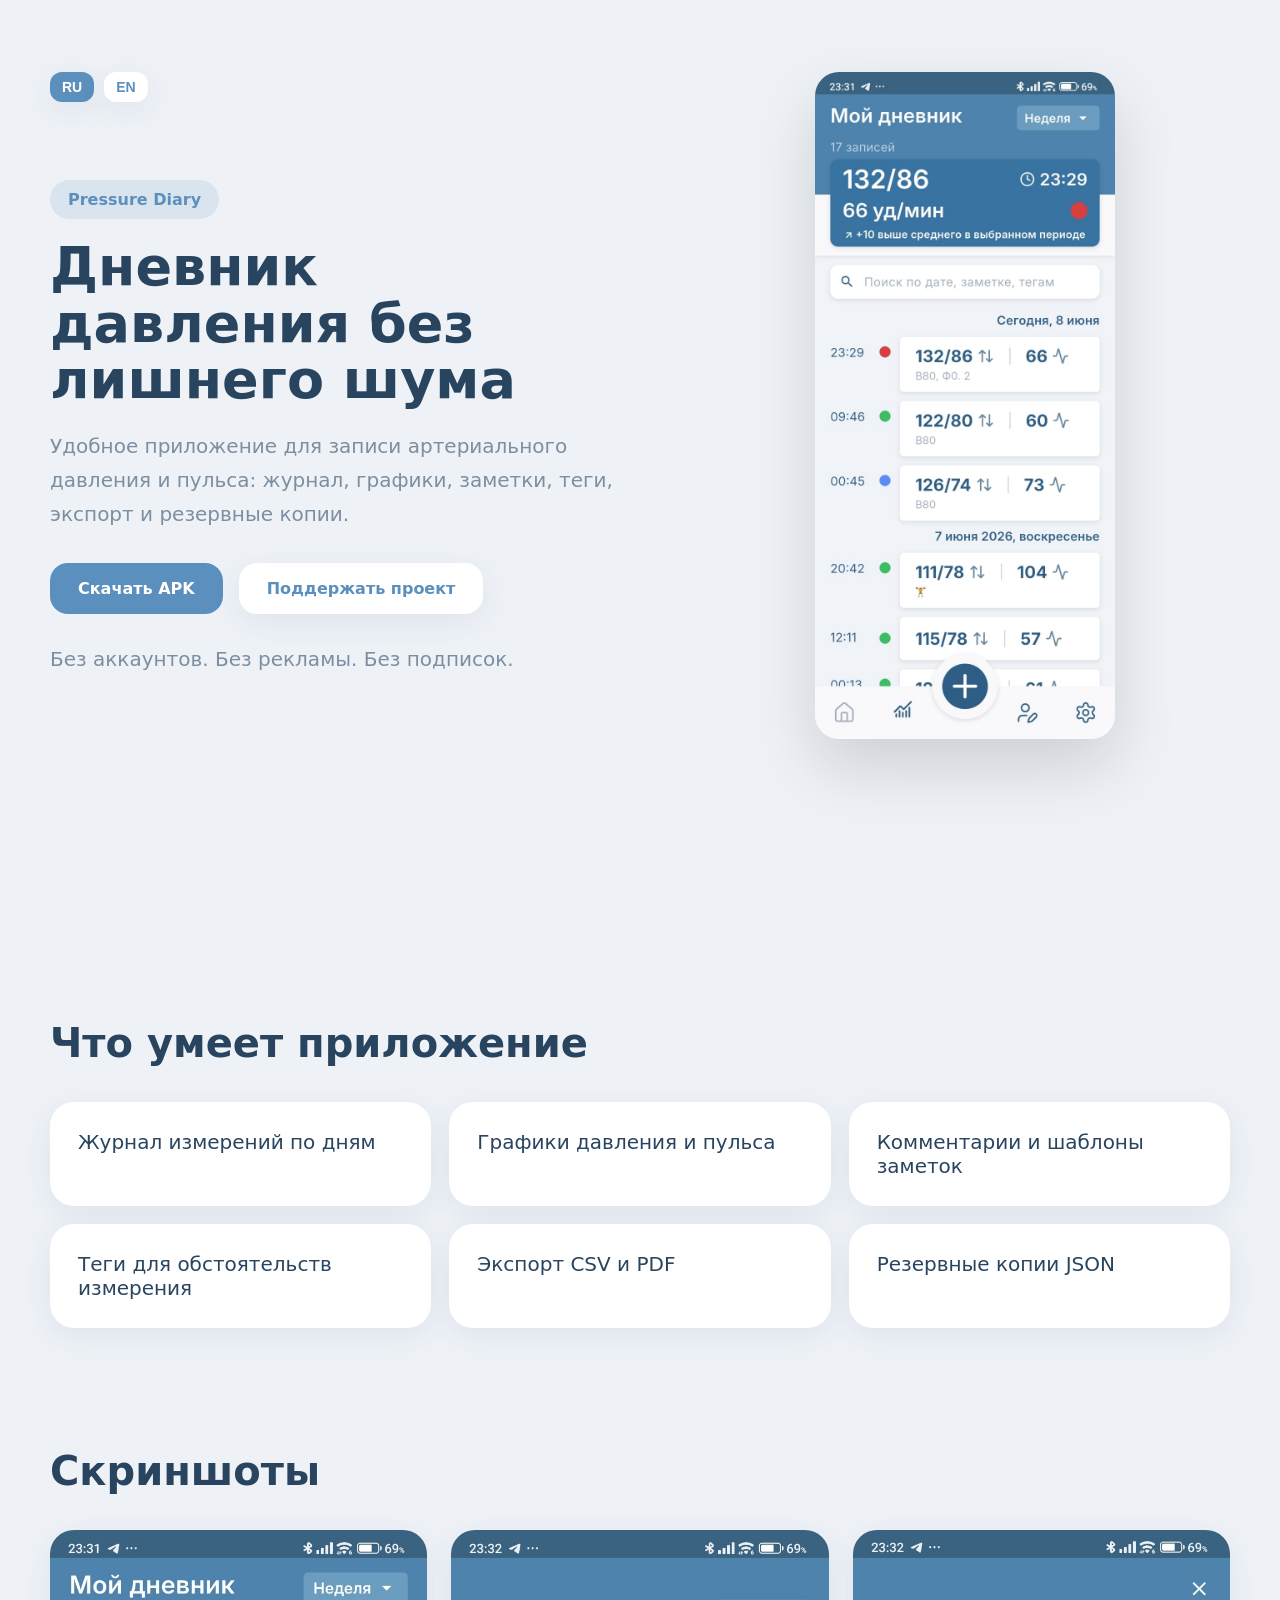
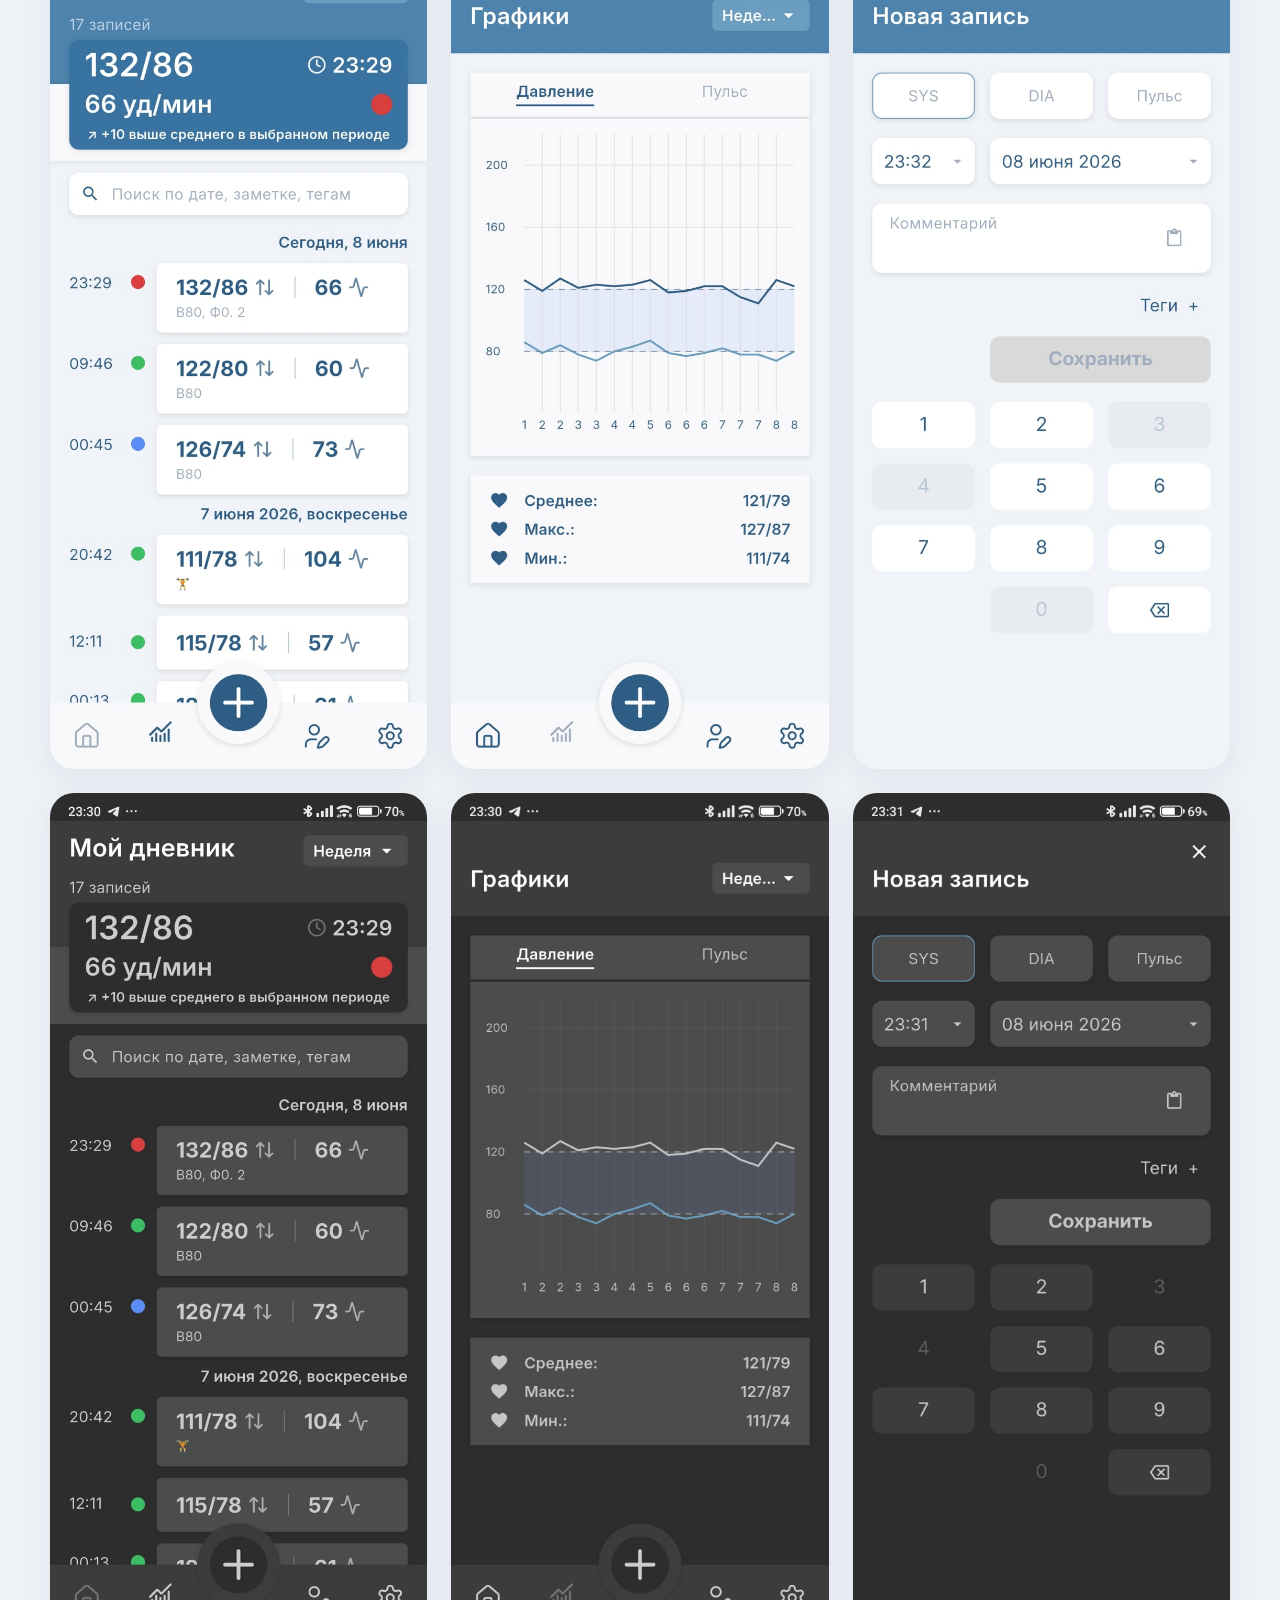
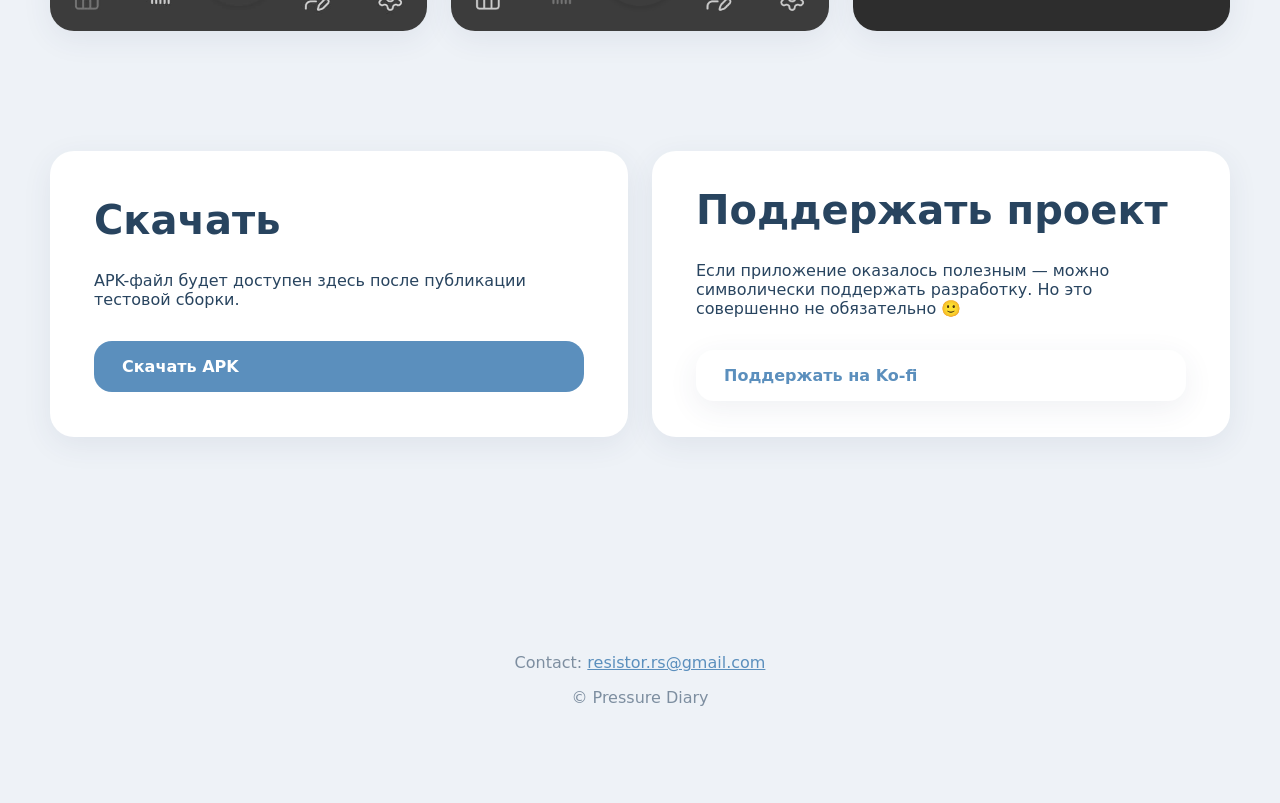
==== commit 7e9f0f0f: "Update index.html" ====
--- a/index.html
+++ b/index.html
@@ -117,7 +117,7 @@
         ],
         downloadTitle: 'Скачать',
         downloadText: 'APK-файл будет доступен здесь после публикации тестовой сборки.',
-        downloadBtn: 'Скачать APK скоро',
+        downloadBtn: 'Скачать APK',
         supportTitle: 'Поддержать проект',
         supportText: 'Если приложение оказалось полезным — можно символически поддержать разработку. Но это совершенно не обязательно 🙂',
         supportBtn: 'Поддержать на Ko-fi'
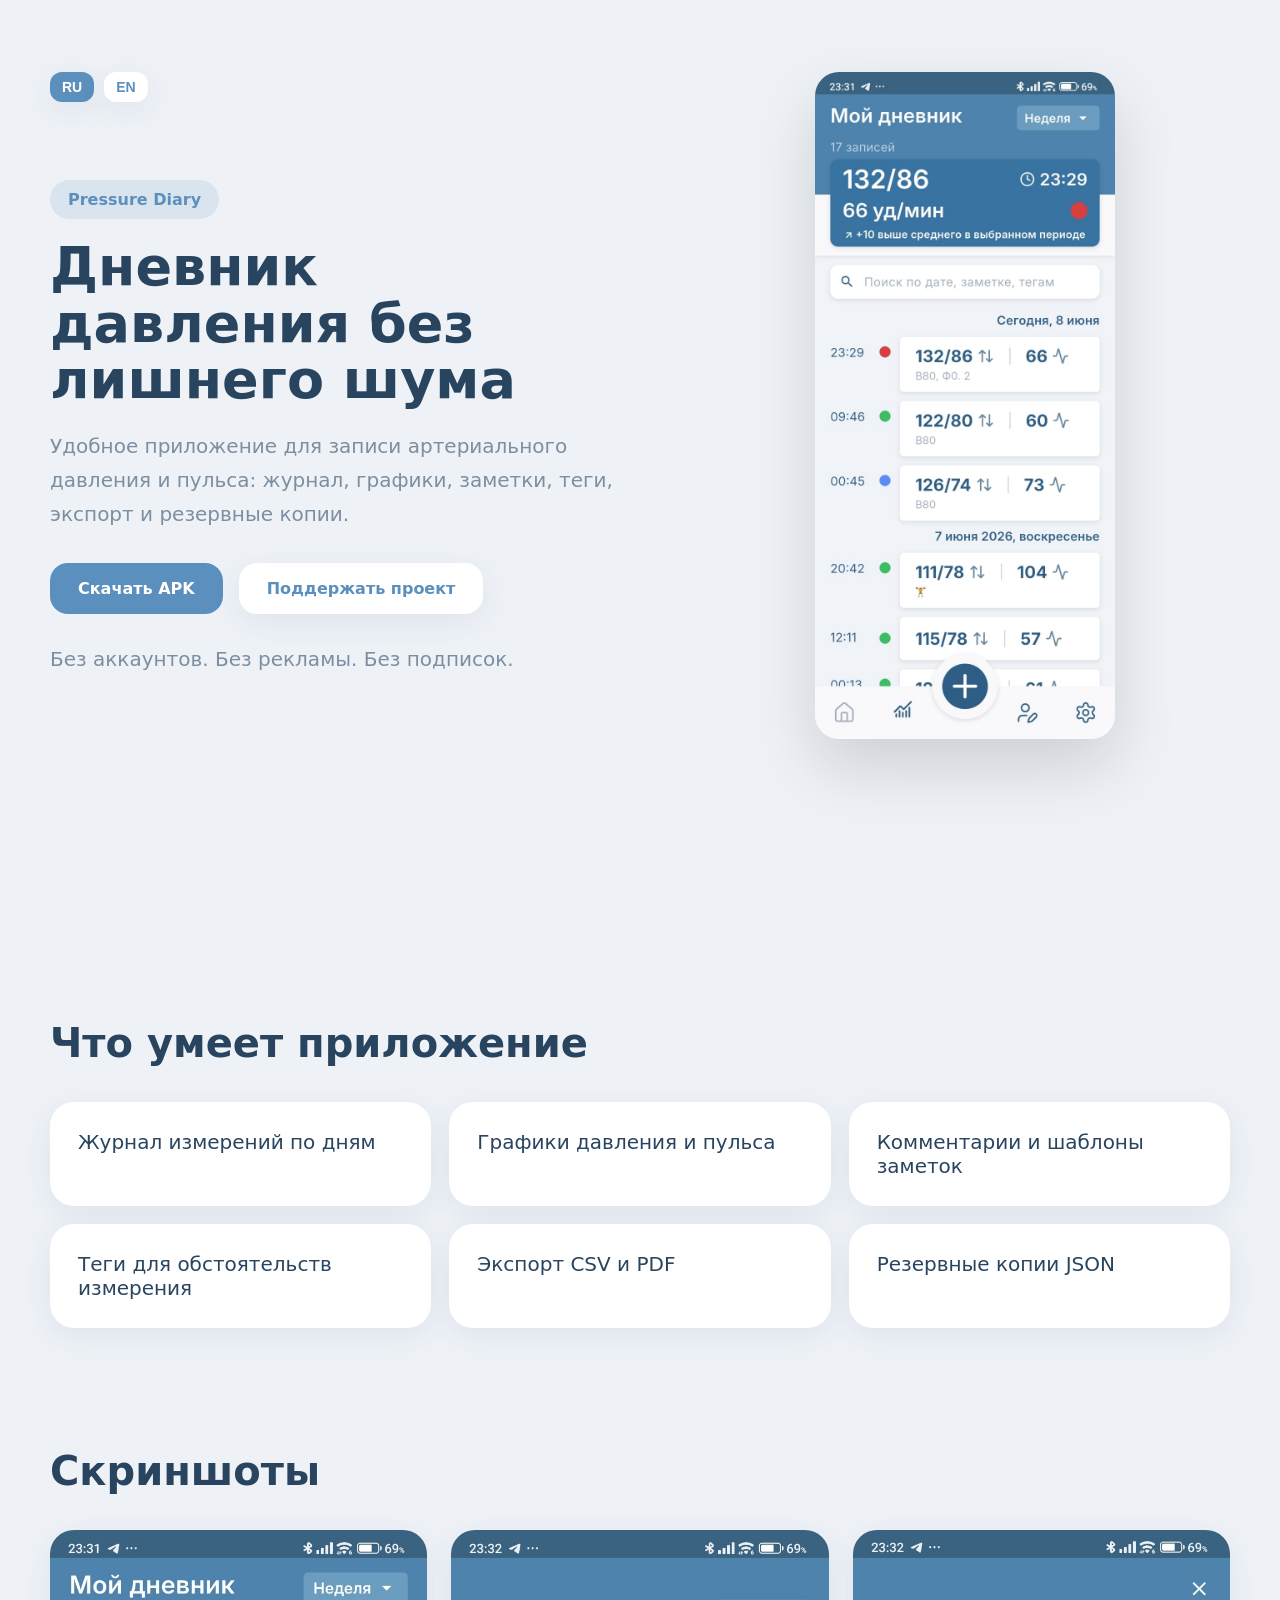
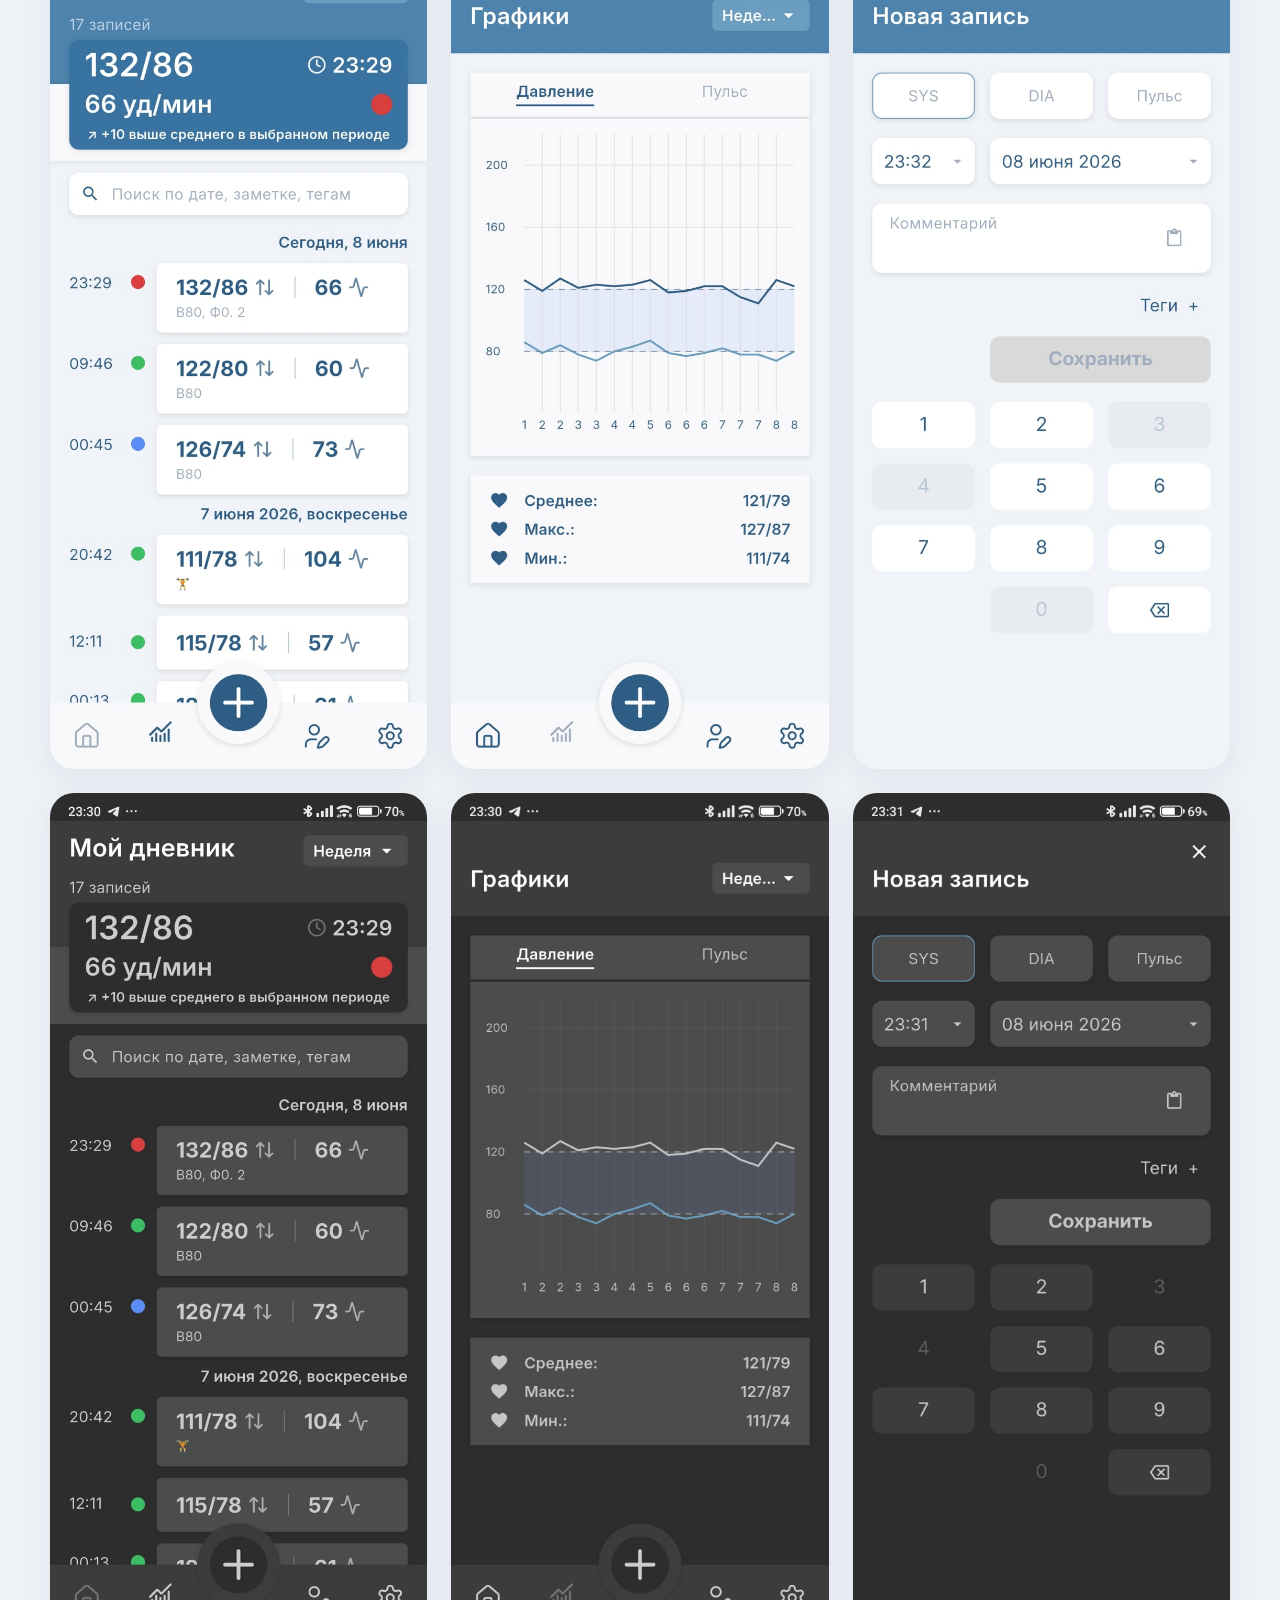
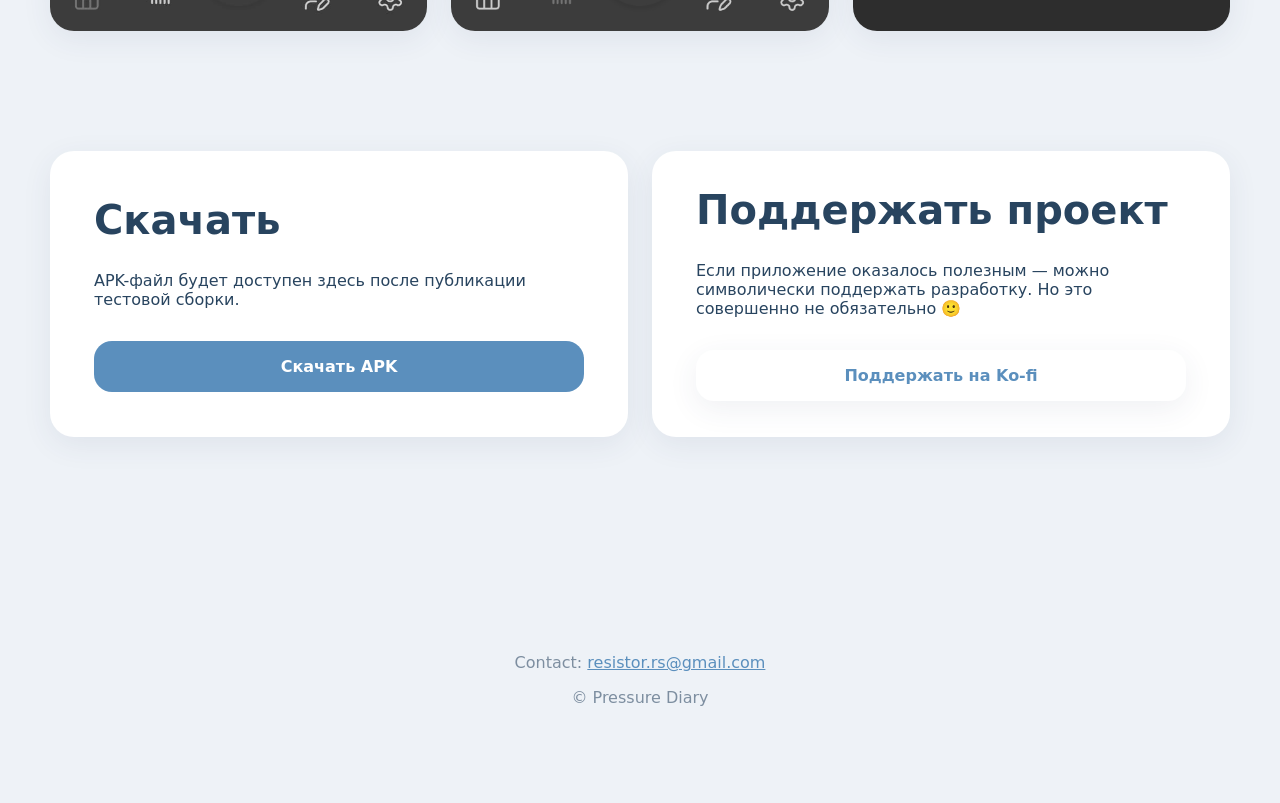
==== commit 71d4a7a3: "Update index.html" ====
--- a/index.html
+++ b/index.html
@@ -151,7 +151,7 @@
         ],
         downloadTitle: 'Download',
         downloadText: 'The APK file will be available here after the first public test build.',
-        downloadBtn: 'APK coming soon',
+        downloadBtn: 'Download APK',
         supportTitle: 'Support project',
         supportText: 'If Pressure Diary turned out useful, you can support development. Completely optional 🙂',
         supportBtn: 'Support on Ko-fi'
--- a/style.css
+++ b/style.css
@@ -114,6 +114,10 @@
 }
 
 .button {
+  display: inline-flex;
+  align-items: center;
+  justify-content: center;
+  text-align: center;
   text-decoration: none;
   padding: 16px 28px;
   border-radius: 18px;
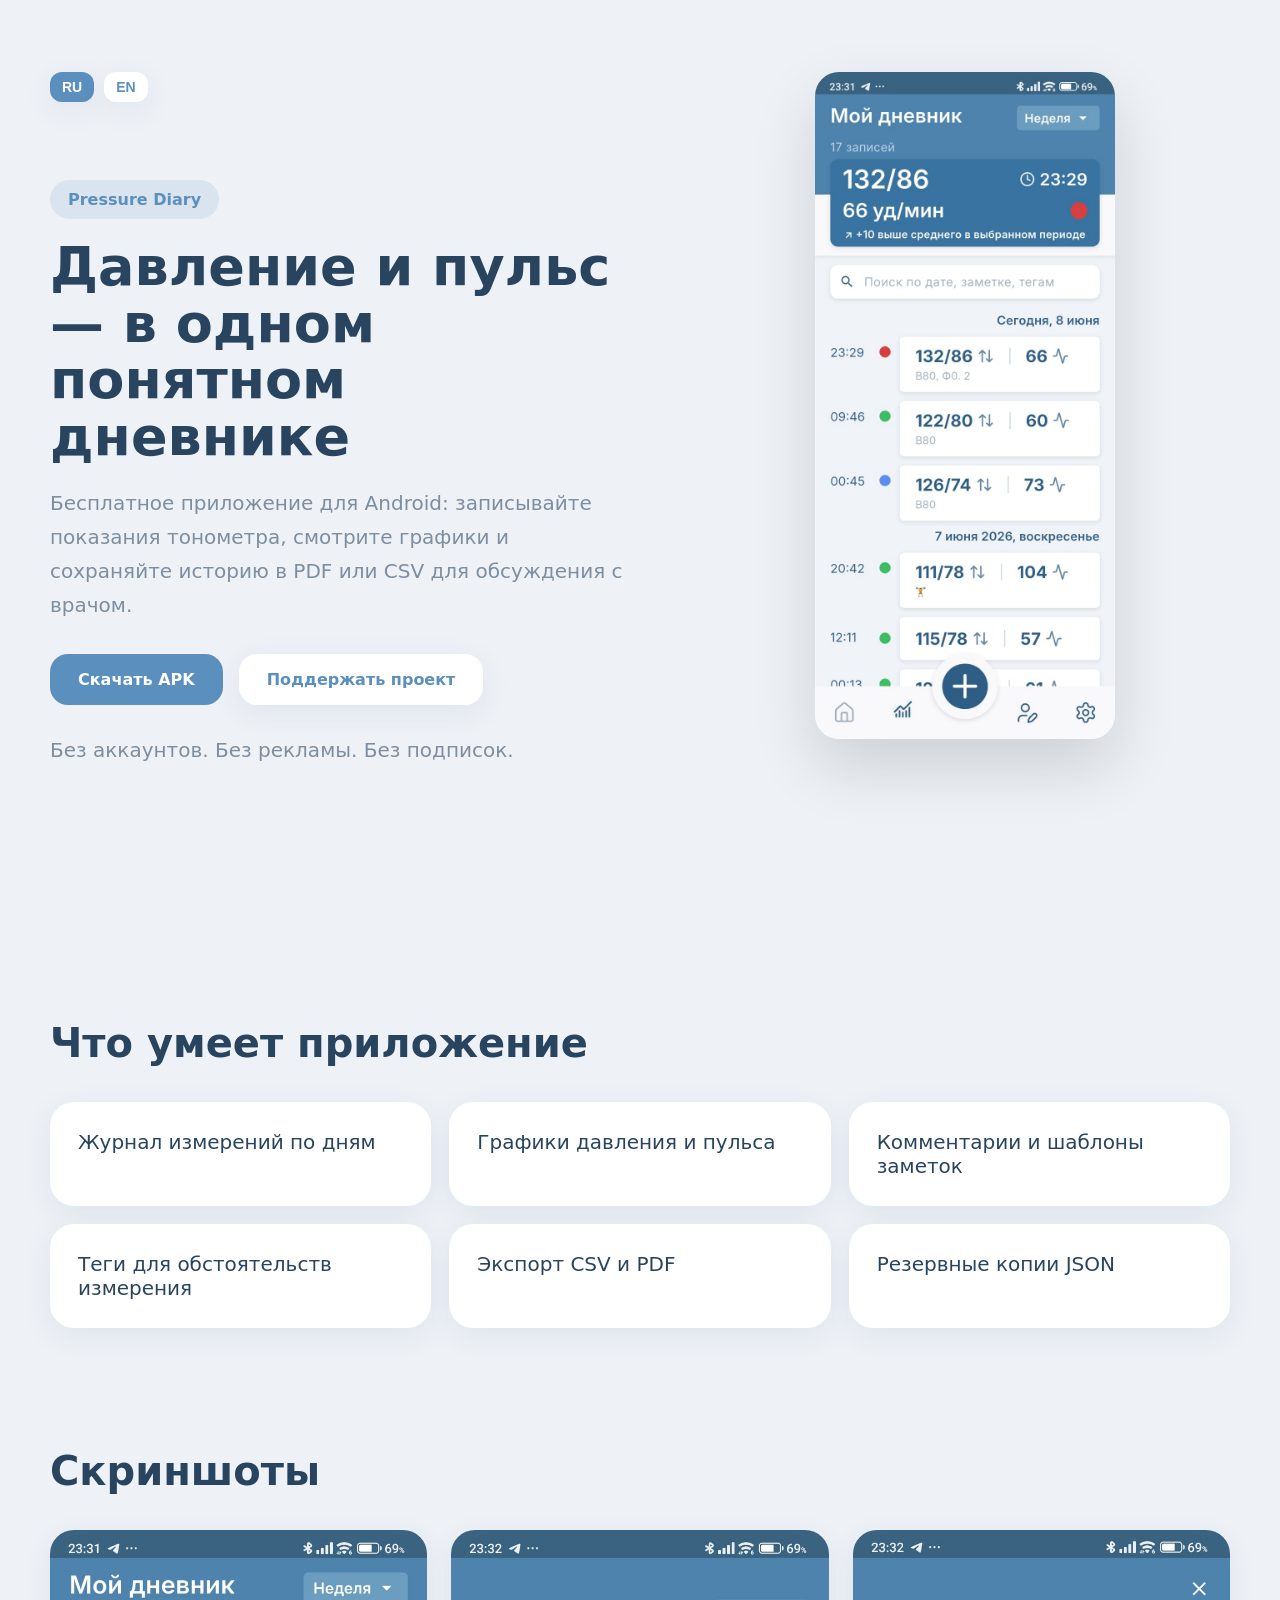
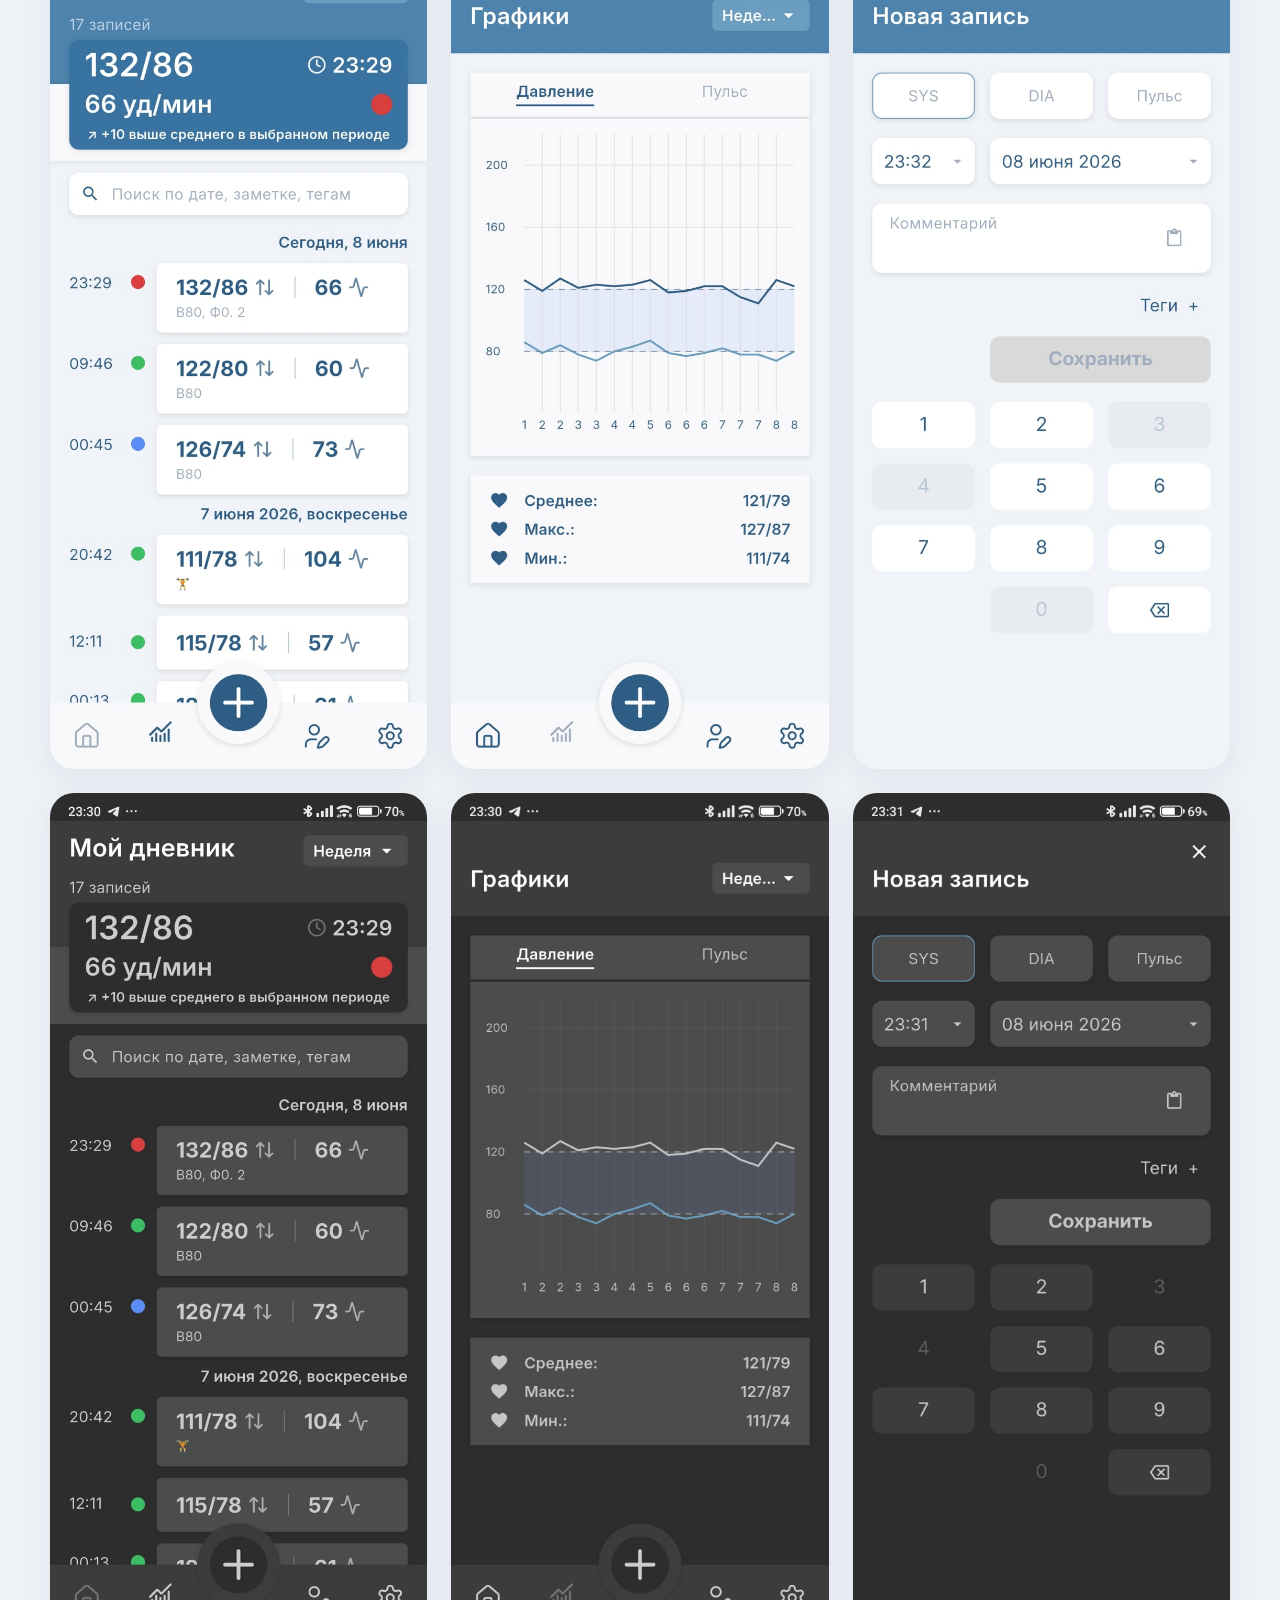
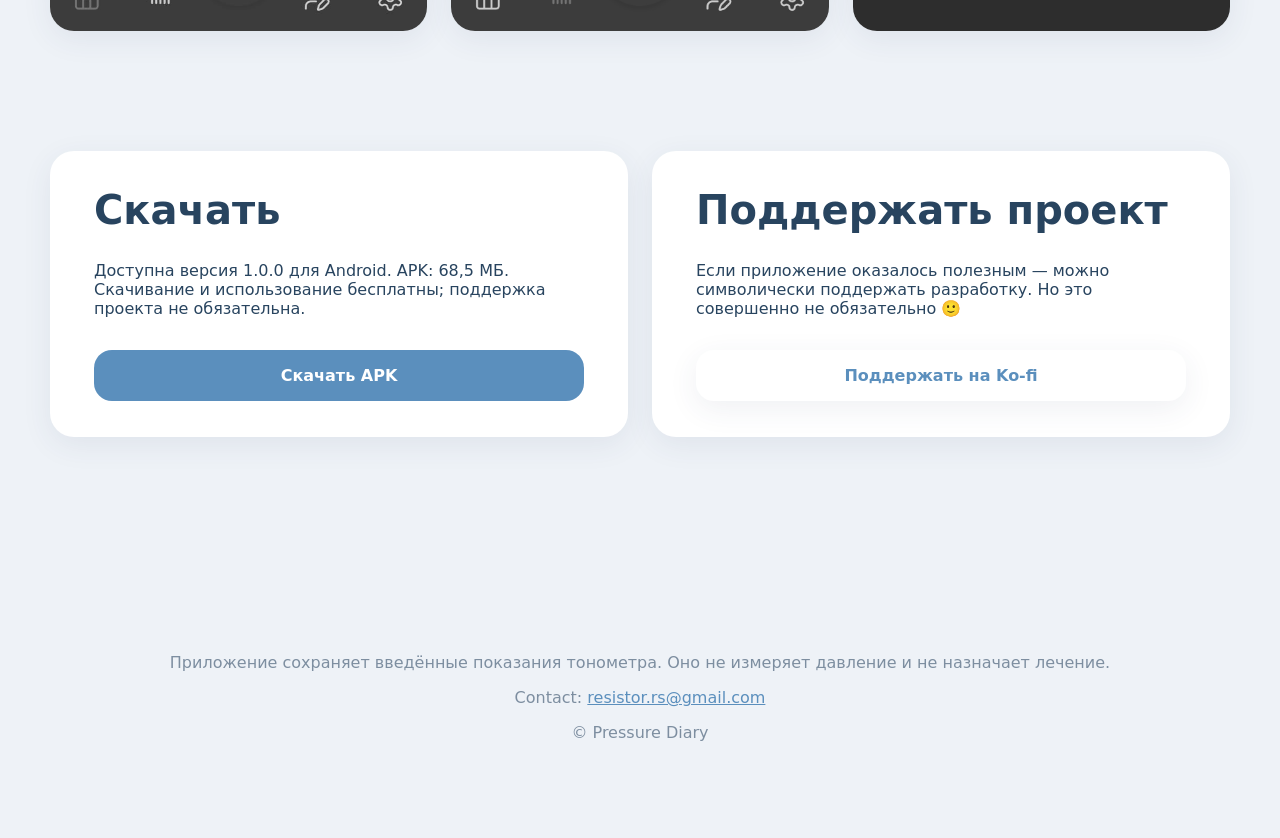
==== commit e5af9496: "Clarify Pressure Diary release availability and add shareable language links" ====
--- a/index.html
+++ b/index.html
@@ -3,8 +3,13 @@
 <head>
   <meta charset="utf-8" />
   <meta name="viewport" content="width=device-width, initial-scale=1" />
-  <title>Pressure Diary — дневник давления</title>
-  <meta name="description" content="Простой дневник артериального давления и пульса без аккаунтов, рекламы и подписок." />
+  <title>Pressure Diary — бесплатный дневник давления для Android</title>
+  <meta name="description" content="Бесплатный дневник давления и пульса для Android: графики, заметки, экспорт PDF/CSV и резервные копии. Без аккаунта, рекламы и подписки." />
+  <link rel="canonical" href="https://resistord.github.io/pressure-diary-site/" />
+  <meta property="og:type" content="website" />
+  <meta property="og:title" content="Pressure Diary — free blood pressure diary for Android" />
+  <meta property="og:description" content="Charts, notes, PDF/CSV export and backups. No account, ads or subscription." />
+  <meta property="og:url" content="https://resistord.github.io/pressure-diary-site/" />
   <link rel="stylesheet" href="style.css" />
 </head>
 <body>
@@ -17,10 +22,10 @@
         </div>
 
         <div class="badge">Pressure Diary</div>
-        <h1>Дневник давления без лишнего шума</h1>
+        <h1>Давление и пульс — в одном понятном дневнике</h1>
         <p>
-          Удобное приложение для записи артериального давления и пульса:
-          журнал, графики, заметки, теги, экспорт и резервные копии.
+          Бесплатное приложение для Android: записывайте показания тонометра,
+          смотрите графики и сохраняйте историю в PDF или CSV для обсуждения с врачом.
         </p>
 
         <div class="actions">
@@ -64,7 +69,7 @@
       <section id="download" class="panel">
         <h2>Скачать</h2>
         <p>
-          APK-файл будет доступен здесь после публикации тестовой сборки.
+          Доступна версия 1.0.0 для Android. APK: 68,5 МБ. Скачивание и использование бесплатны; поддержка проекта не обязательна.
         </p>
         <a class="button primary"
             href="https://github.com/ResistorD/pressure-diary-site/releases/download/v1.0.0/PressureDiary-v1.0.0-release.apk">Скачать APK</a>
@@ -76,11 +81,12 @@
           Если приложение оказалось полезным — можно символически поддержать разработку.
           Но это совершенно не обязательно 🙂
         </p>
-        <a class="button secondary" href="https://ko-fi.com/pressurediary">Ссылка появится позже</a>
+        <a class="button secondary" href="https://ko-fi.com/pressurediary">Поддержать на Ko-fi</a>
       </section>
     </div>
 
     <footer>
+      <p id="app-purpose">Приложение сохраняет введённые показания тонометра. Оно не измеряет давление и не назначает лечение.</p>
       <p>Contact: <a href="mailto:resistor.rs@gmail.com">resistor.rs@gmail.com</a></p>
       <p>© Pressure Diary</p>
     </footer>
@@ -89,11 +95,11 @@
   <script>
     const i18n = {
       ru: {
-        pageTitle: 'Pressure Diary — дневник давления',
-        metaDescription: 'Простой дневник артериального давления и пульса без аккаунтов, рекламы и подписок.',
+        pageTitle: 'Pressure Diary — бесплатный дневник давления для Android',
+        metaDescription: 'Бесплатный дневник давления и пульса для Android: графики, заметки, экспорт PDF/CSV и резервные копии. Без аккаунта, рекламы и подписки.',
         heroAlt: 'Главный экран Pressure Diary',
-        title: 'Дневник давления без лишнего шума',
-        desc: 'Удобное приложение для записи артериального давления и пульса: журнал, графики, заметки, теги, экспорт и резервные копии.',
+        title: 'Давление и пульс — в одном понятном дневнике',
+        desc: 'Бесплатное приложение для Android: записывайте показания тонометра, смотрите графики и сохраняйте историю в PDF или CSV для обсуждения с врачом.',
         download: 'Скачать APK',
         support: 'Поддержать проект',
         note: 'Без аккаунтов. Без рекламы. Без подписок.',
@@ -116,18 +122,18 @@
           'Новая запись, тёмная тема'
         ],
         downloadTitle: 'Скачать',
-        downloadText: 'APK-файл будет доступен здесь после публикации тестовой сборки.',
+        downloadText: 'Доступна версия 1.0.0 для Android. APK: 68,5 МБ. Скачивание и использование бесплатны; поддержка проекта не обязательна.',
         downloadBtn: 'Скачать APK',
         supportTitle: 'Поддержать проект',
         supportText: 'Если приложение оказалось полезным — можно символически поддержать разработку. Но это совершенно не обязательно 🙂',
         supportBtn: 'Поддержать на Ko-fi'
       },
       en: {
-        pageTitle: 'Pressure Diary — blood pressure tracker',
-        metaDescription: 'A simple blood pressure and pulse tracker with no accounts, ads, or subscriptions.',
+        pageTitle: 'Pressure Diary — free blood pressure diary for Android',
+        metaDescription: 'Free Android blood pressure and pulse diary with charts, notes, PDF/CSV export and backups. No account, ads or subscription.',
         heroAlt: 'Pressure Diary home screen',
-        title: 'Blood pressure tracking without noise',
-        desc: 'A simple app for tracking blood pressure and pulse: journal, charts, notes, tags, export and backup.',
+        title: 'Your blood pressure history, ready to share',
+        desc: 'A free Android app to log readings from your blood pressure monitor, view charts and export your history as PDF or CSV to discuss with your doctor.',
         download: 'Download APK',
         support: 'Support project',
         note: 'No accounts. No ads. No subscriptions.',
@@ -150,7 +156,7 @@
           'New record, dark theme'
         ],
         downloadTitle: 'Download',
-        downloadText: 'The APK file will be available here after the first public test build.',
+        downloadText: 'Version 1.0.0 for Android is available. APK: 68.5 MB. Free to download and use; supporting the project is optional.',
         downloadBtn: 'Download APK',
         supportTitle: 'Support project',
         supportText: 'If Pressure Diary turned out useful, you can support development. Completely optional 🙂',
@@ -172,9 +178,13 @@
     }
 
     function setLang(lang) {
-      const dict = i18n[lang] ?? i18n.ru;
-
-      localStorage.setItem('lang', lang);
+      lang = lang === 'en' ? 'en' : 'ru';
+      const dict = i18n[lang];
+
+      try { localStorage.setItem('lang', lang); } catch (_) {}
+      const url = new URL(window.location.href);
+      url.searchParams.set('lang', lang);
+      try { history.replaceState(null, '', url); } catch (_) {}
       document.documentElement.lang = lang;
       document.title = dict.pageTitle;
 
@@ -183,6 +193,9 @@
         metaDescription.setAttribute('content', dict.metaDescription);
       }
 
+      document.getElementById('app-purpose').textContent = lang === 'en'
+        ? 'The app records readings from your blood pressure monitor. It does not measure blood pressure or recommend treatment.'
+        : 'Приложение сохраняет введённые показания тонометра. Оно не измеряет давление и не назначает лечение.';
       document.querySelector('.hero h1').textContent = dict.title;
       document.querySelector('.hero p').textContent = dict.desc;
       document.querySelector('.actions a:nth-child(1)').textContent = dict.download;
@@ -221,7 +234,11 @@
       activeButton.setAttribute('aria-pressed', 'true');
     }
 
-    setLang(localStorage.getItem('lang') ?? 'ru');
+    const requestedLang = new URLSearchParams(window.location.search).get('lang');
+    let savedLang;
+    try { savedLang = localStorage.getItem('lang'); } catch (_) {}
+    setLang(['ru', 'en'].includes(requestedLang) ? requestedLang :
+      (['ru', 'en'].includes(savedLang) ? savedLang : 'ru'));
   </script>
 </body>
 </html>
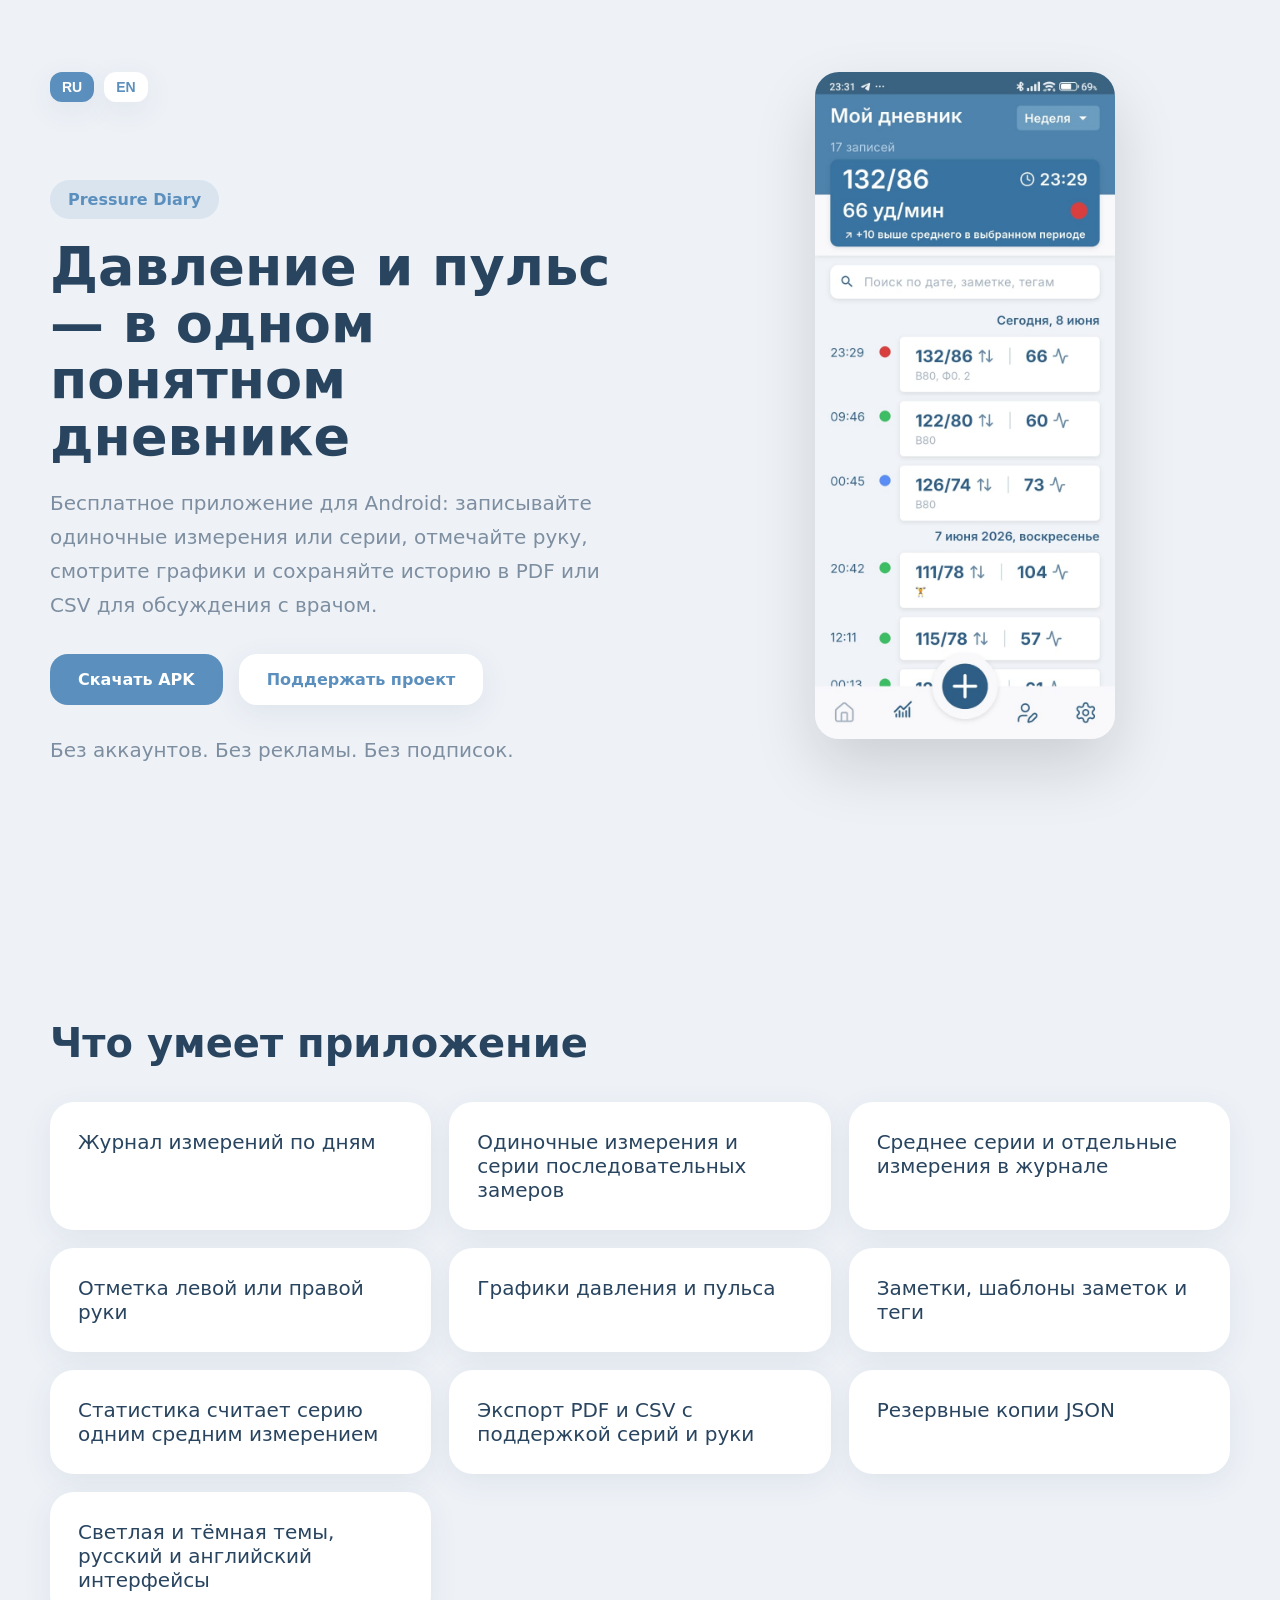
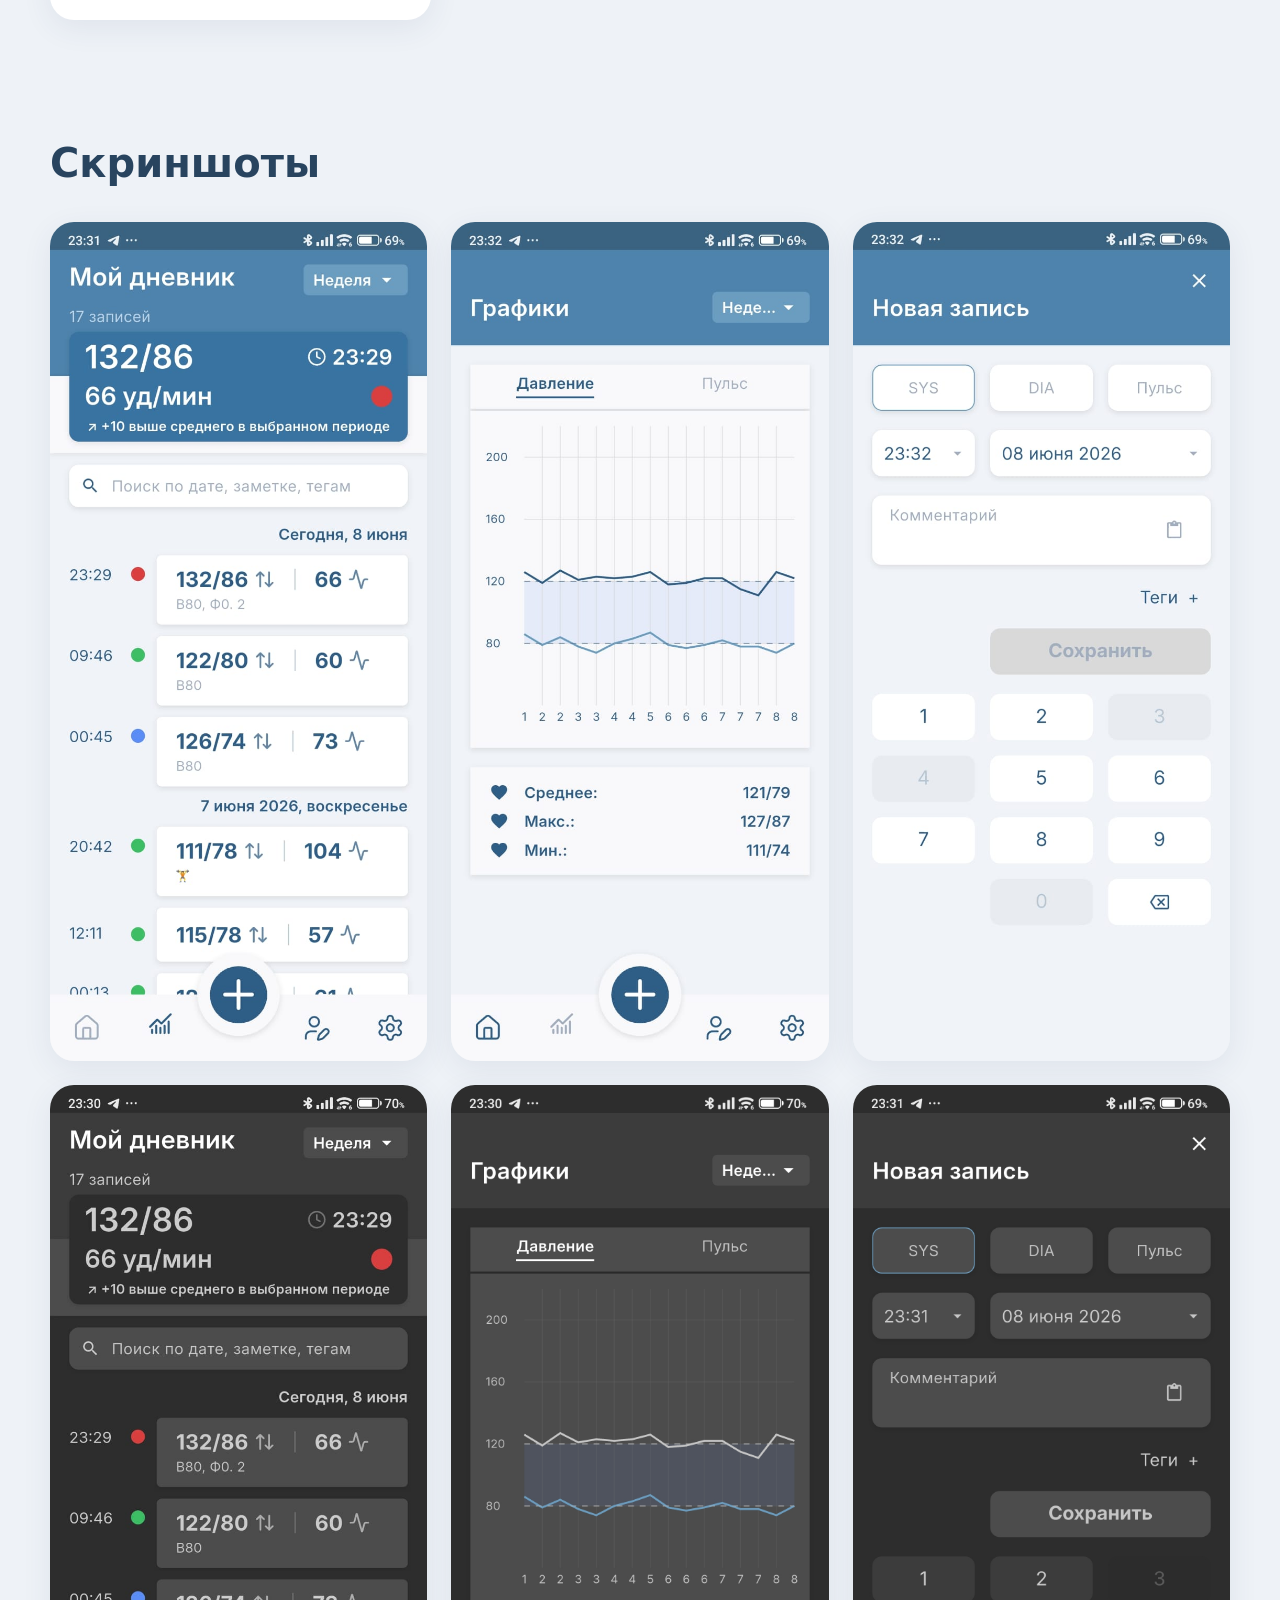
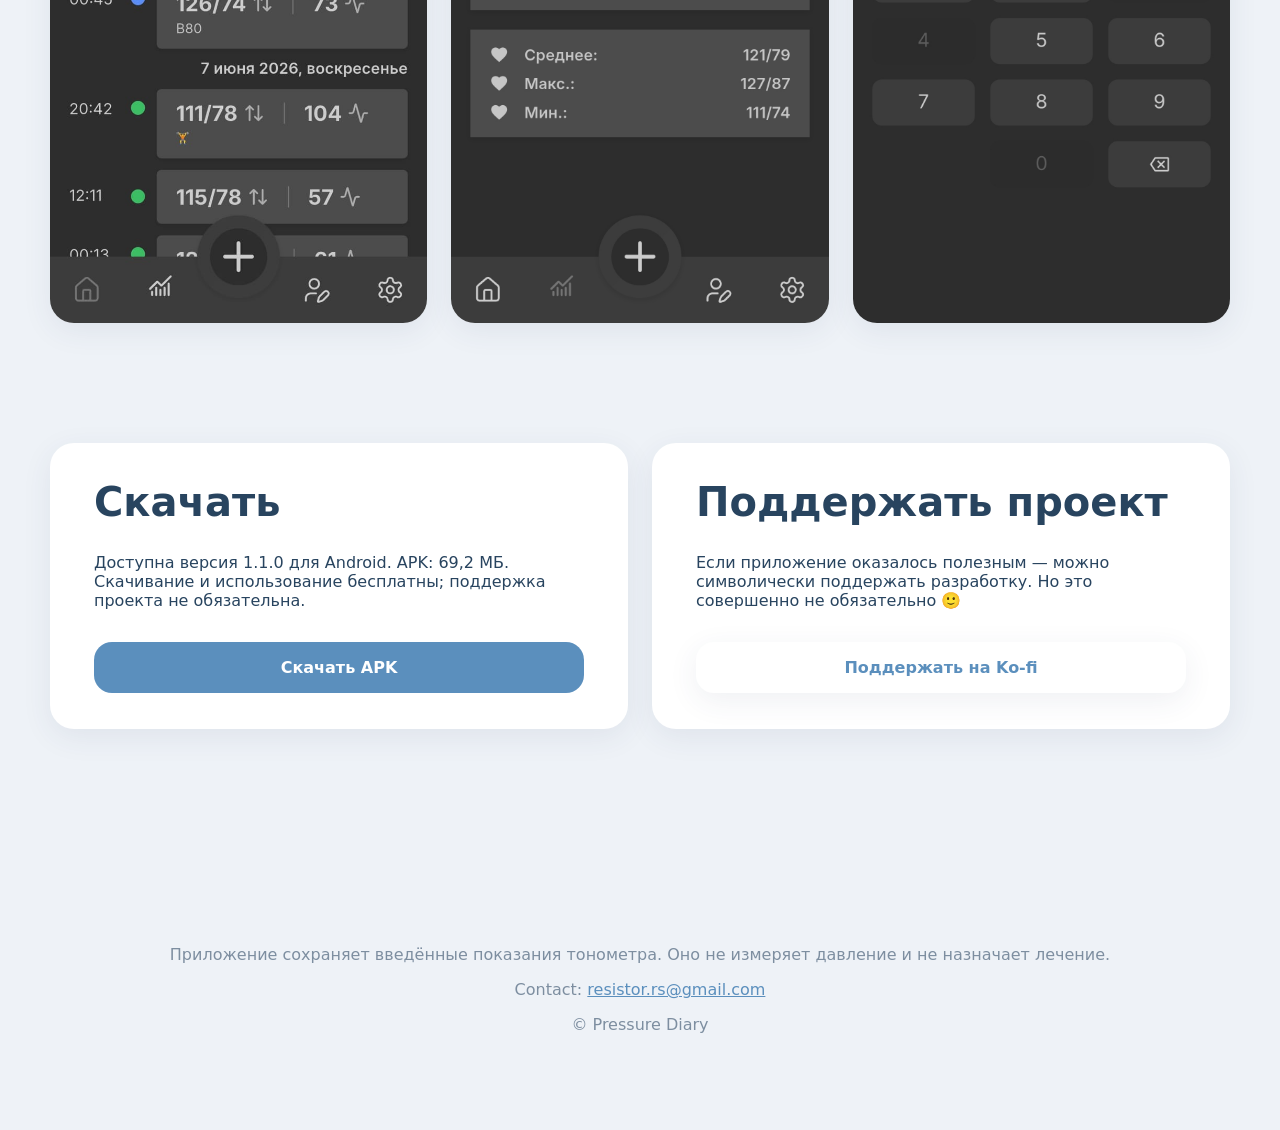
==== commit bd5c425d: "Update website content for 1.1.0" ====
--- a/index.html
+++ b/index.html
@@ -24,8 +24,8 @@
         <div class="badge">Pressure Diary</div>
         <h1>Давление и пульс — в одном понятном дневнике</h1>
         <p>
-          Бесплатное приложение для Android: записывайте показания тонометра,
-          смотрите графики и сохраняйте историю в PDF или CSV для обсуждения с врачом.
+          Бесплатное приложение для Android: записывайте одиночные измерения или серии,
+          отмечайте руку, смотрите графики и сохраняйте историю в PDF или CSV для обсуждения с врачом.
         </p>
 
         <div class="actions">
@@ -45,11 +45,15 @@
       <h2>Что умеет приложение</h2>
       <div class="grid">
         <div class="card">Журнал измерений по дням</div>
+        <div class="card">Одиночные измерения и серии последовательных замеров</div>
+        <div class="card">Среднее серии и отдельные измерения в журнале</div>
+        <div class="card">Отметка левой или правой руки</div>
         <div class="card">Графики давления и пульса</div>
-        <div class="card">Комментарии и шаблоны заметок</div>
-        <div class="card">Теги для обстоятельств измерения</div>
-        <div class="card">Экспорт CSV и PDF</div>
+        <div class="card">Заметки, шаблоны заметок и теги</div>
+        <div class="card">Статистика считает серию одним средним измерением</div>
+        <div class="card">Экспорт PDF и CSV с поддержкой серий и руки</div>
         <div class="card">Резервные копии JSON</div>
+        <div class="card">Светлая и тёмная темы, русский и английский интерфейсы</div>
       </div>
     </section>
 
@@ -69,10 +73,10 @@
       <section id="download" class="panel">
         <h2>Скачать</h2>
         <p>
-          Доступна версия 1.0.0 для Android. APK: 68,5 МБ. Скачивание и использование бесплатны; поддержка проекта не обязательна.
+          Доступна версия 1.1.0 для Android. APK: 69,2 МБ. Скачивание и использование бесплатны; поддержка проекта не обязательна.
         </p>
         <a class="button primary"
-            href="https://github.com/ResistorD/pressure-diary-site/releases/download/v1.0.0/PressureDiary-v1.0.0-release.apk">Скачать APK</a>
+            href="https://github.com/ResistorD/pressure-diary-site/releases/download/v1.1.0/PressureDiary-v1.1.0-release.apk">Скачать APK</a>
       </section>
 
       <section id="support" class="panel">
@@ -99,18 +103,22 @@
         metaDescription: 'Бесплатный дневник давления и пульса для Android: графики, заметки, экспорт PDF/CSV и резервные копии. Без аккаунта, рекламы и подписки.',
         heroAlt: 'Главный экран Pressure Diary',
         title: 'Давление и пульс — в одном понятном дневнике',
-        desc: 'Бесплатное приложение для Android: записывайте показания тонометра, смотрите графики и сохраняйте историю в PDF или CSV для обсуждения с врачом.',
+        desc: 'Бесплатное приложение для Android: записывайте одиночные измерения или серии, отмечайте руку, смотрите графики и сохраняйте историю в PDF или CSV для обсуждения с врачом.',
         download: 'Скачать APK',
         support: 'Поддержать проект',
         note: 'Без аккаунтов. Без рекламы. Без подписок.',
         features: 'Что умеет приложение',
         cards: [
           'Журнал измерений по дням',
+          'Одиночные измерения и серии последовательных замеров',
+          'Среднее серии и отдельные измерения в журнале',
+          'Отметка левой или правой руки',
           'Графики давления и пульса',
-          'Комментарии и шаблоны заметок',
-          'Теги для обстоятельств измерения',
-          'Экспорт CSV и PDF',
-          'Резервные копии JSON'
+          'Заметки, шаблоны заметок и теги',
+          'Статистика считает серию одним средним измерением',
+          'Экспорт PDF и CSV с поддержкой серий и руки',
+          'Резервные копии JSON',
+          'Светлая и тёмная темы, русский и английский интерфейсы'
         ],
         shots: 'Скриншоты',
         shotAlts: [
@@ -122,7 +130,7 @@
           'Новая запись, тёмная тема'
         ],
         downloadTitle: 'Скачать',
-        downloadText: 'Доступна версия 1.0.0 для Android. APK: 68,5 МБ. Скачивание и использование бесплатны; поддержка проекта не обязательна.',
+        downloadText: 'Доступна версия 1.1.0 для Android. APK: 69,2 МБ. Скачивание и использование бесплатны; поддержка проекта не обязательна.',
         downloadBtn: 'Скачать APK',
         supportTitle: 'Поддержать проект',
         supportText: 'Если приложение оказалось полезным — можно символически поддержать разработку. Но это совершенно не обязательно 🙂',
@@ -133,18 +141,22 @@
         metaDescription: 'Free Android blood pressure and pulse diary with charts, notes, PDF/CSV export and backups. No account, ads or subscription.',
         heroAlt: 'Pressure Diary home screen',
         title: 'Your blood pressure history, ready to share',
-        desc: 'A free Android app to log readings from your blood pressure monitor, view charts and export your history as PDF or CSV to discuss with your doctor.',
+        desc: 'A free Android app to log single readings or measurement series, mark the arm, view charts and export your history as PDF or CSV to discuss with your doctor.',
         download: 'Download APK',
         support: 'Support project',
         note: 'No accounts. No ads. No subscriptions.',
         features: 'Features',
         cards: [
           'Measurement journal by day',
+          'Single readings and consecutive measurement series',
+          'Series average, with individual readings in the journal',
+          'Left/right arm marking',
           'Pressure and pulse charts',
-          'Notes and templates',
-          'Tags for measurement context',
-          'CSV and PDF export',
-          'JSON backups'
+          'Notes, note templates and tags',
+          'Statistics count a series as one averaged observation',
+          'PDF and CSV export with series and arm support',
+          'JSON backups',
+          'Light and dark themes; Russian and English interfaces'
         ],
         shots: 'Screenshots',
         shotAlts: [
@@ -156,7 +168,7 @@
           'New record, dark theme'
         ],
         downloadTitle: 'Download',
-        downloadText: 'Version 1.0.0 for Android is available. APK: 68.5 MB. Free to download and use; supporting the project is optional.',
+        downloadText: 'Version 1.1.0 for Android is available. APK: 69.2 MB. Free to download and use; supporting the project is optional.',
         downloadBtn: 'Download APK',
         supportTitle: 'Support project',
         supportText: 'If Pressure Diary turned out useful, you can support development. Completely optional 🙂',
